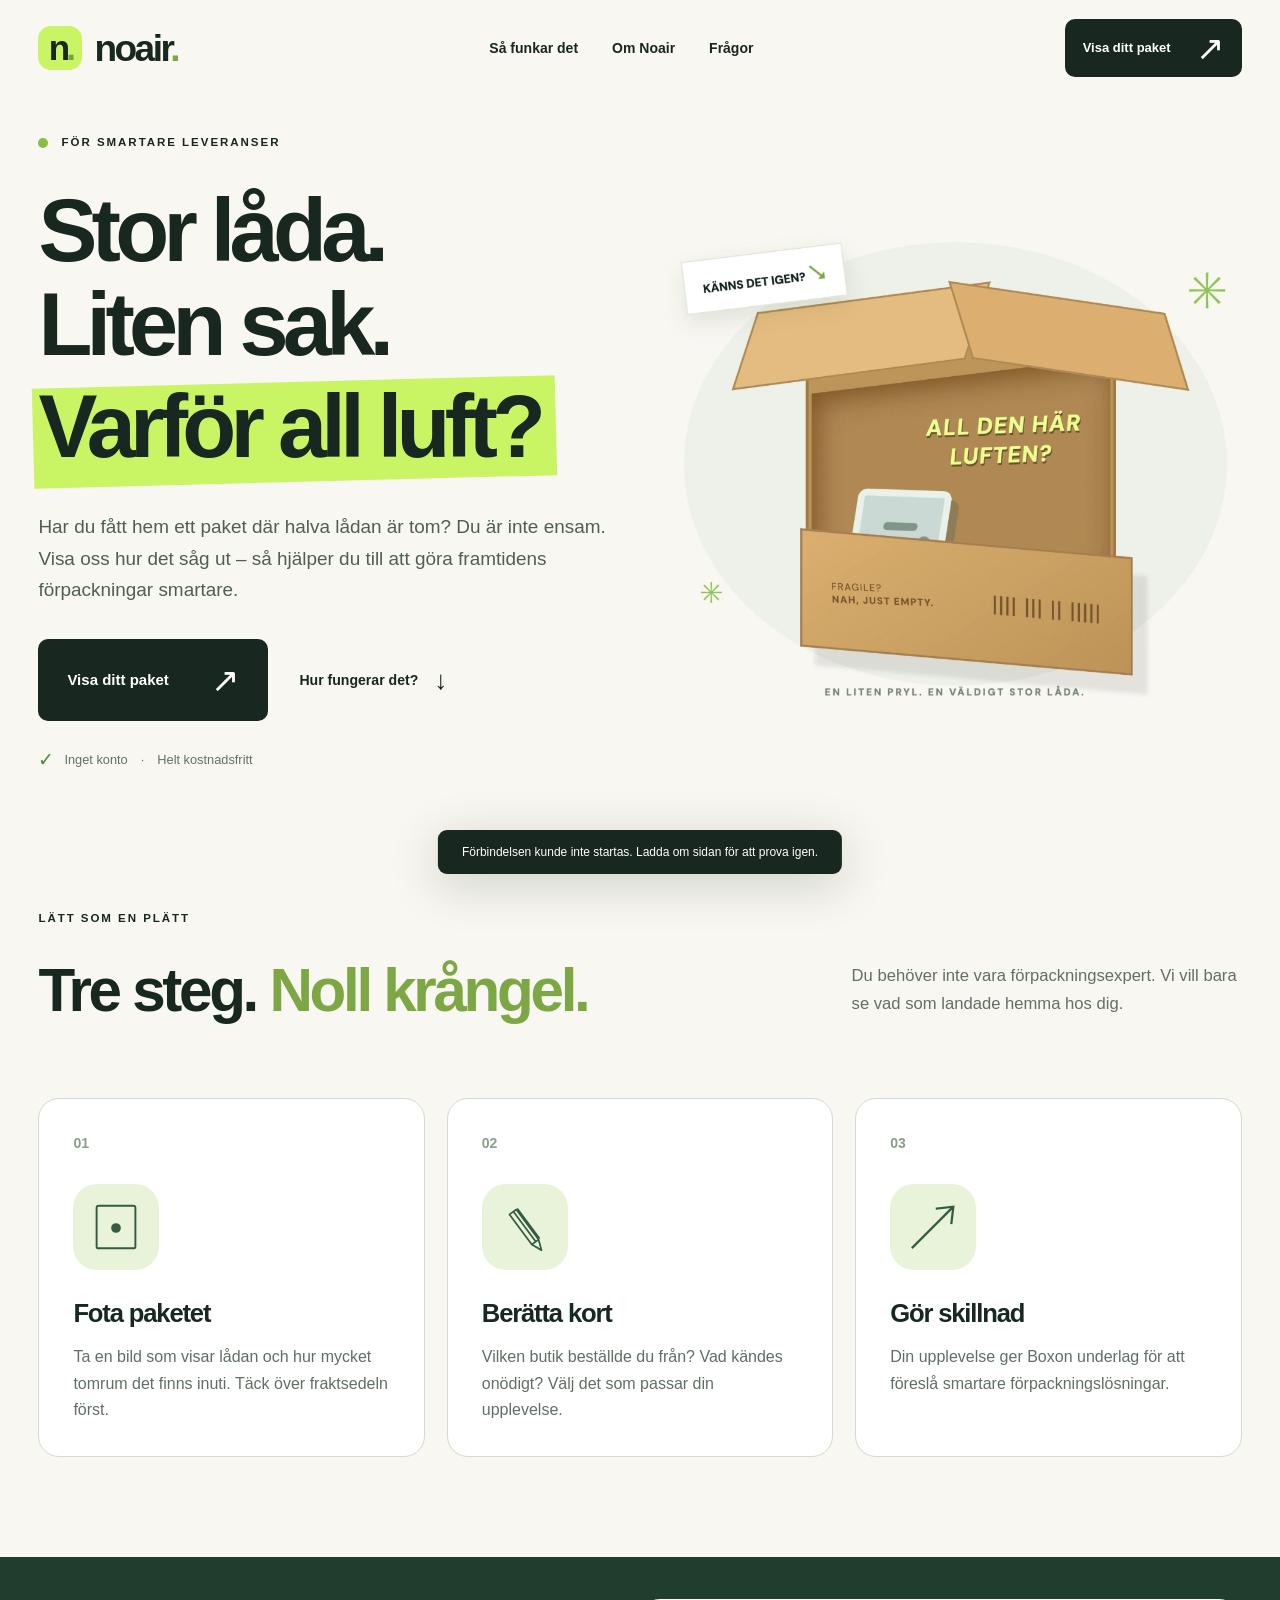
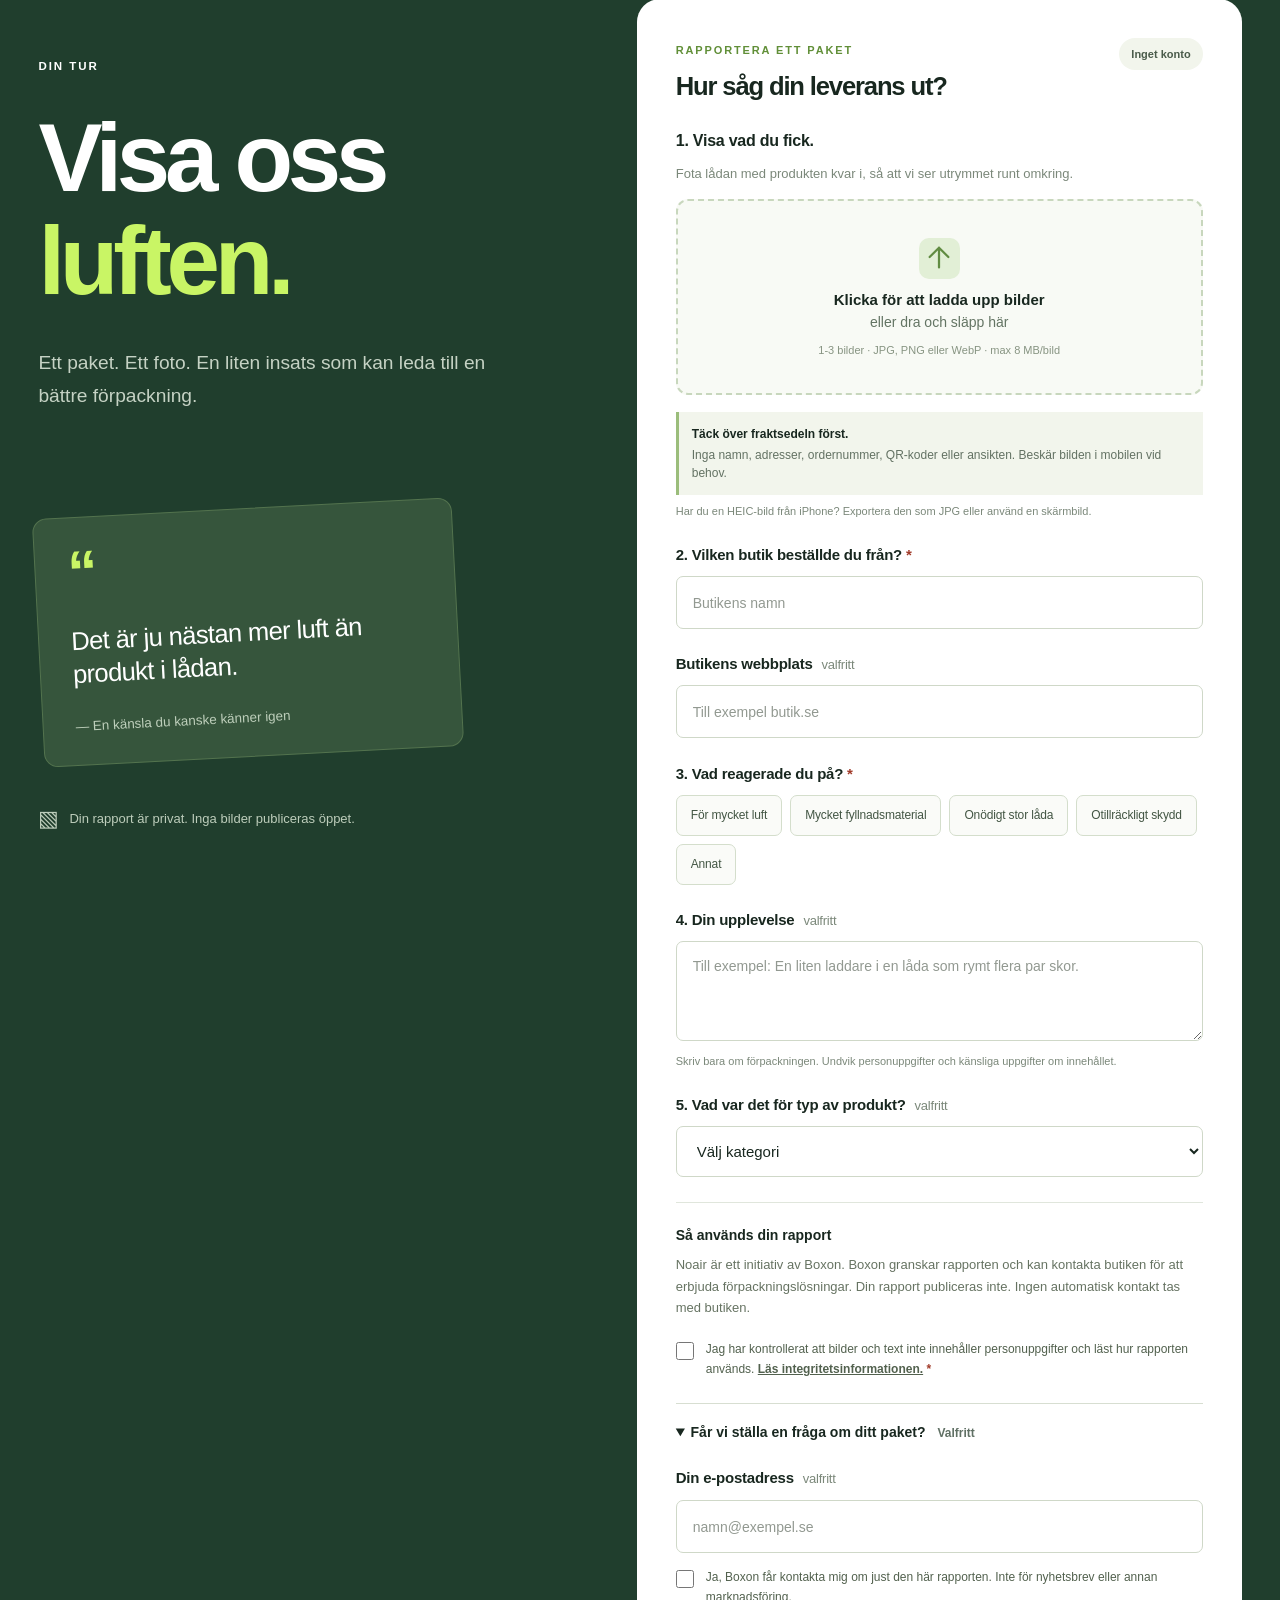
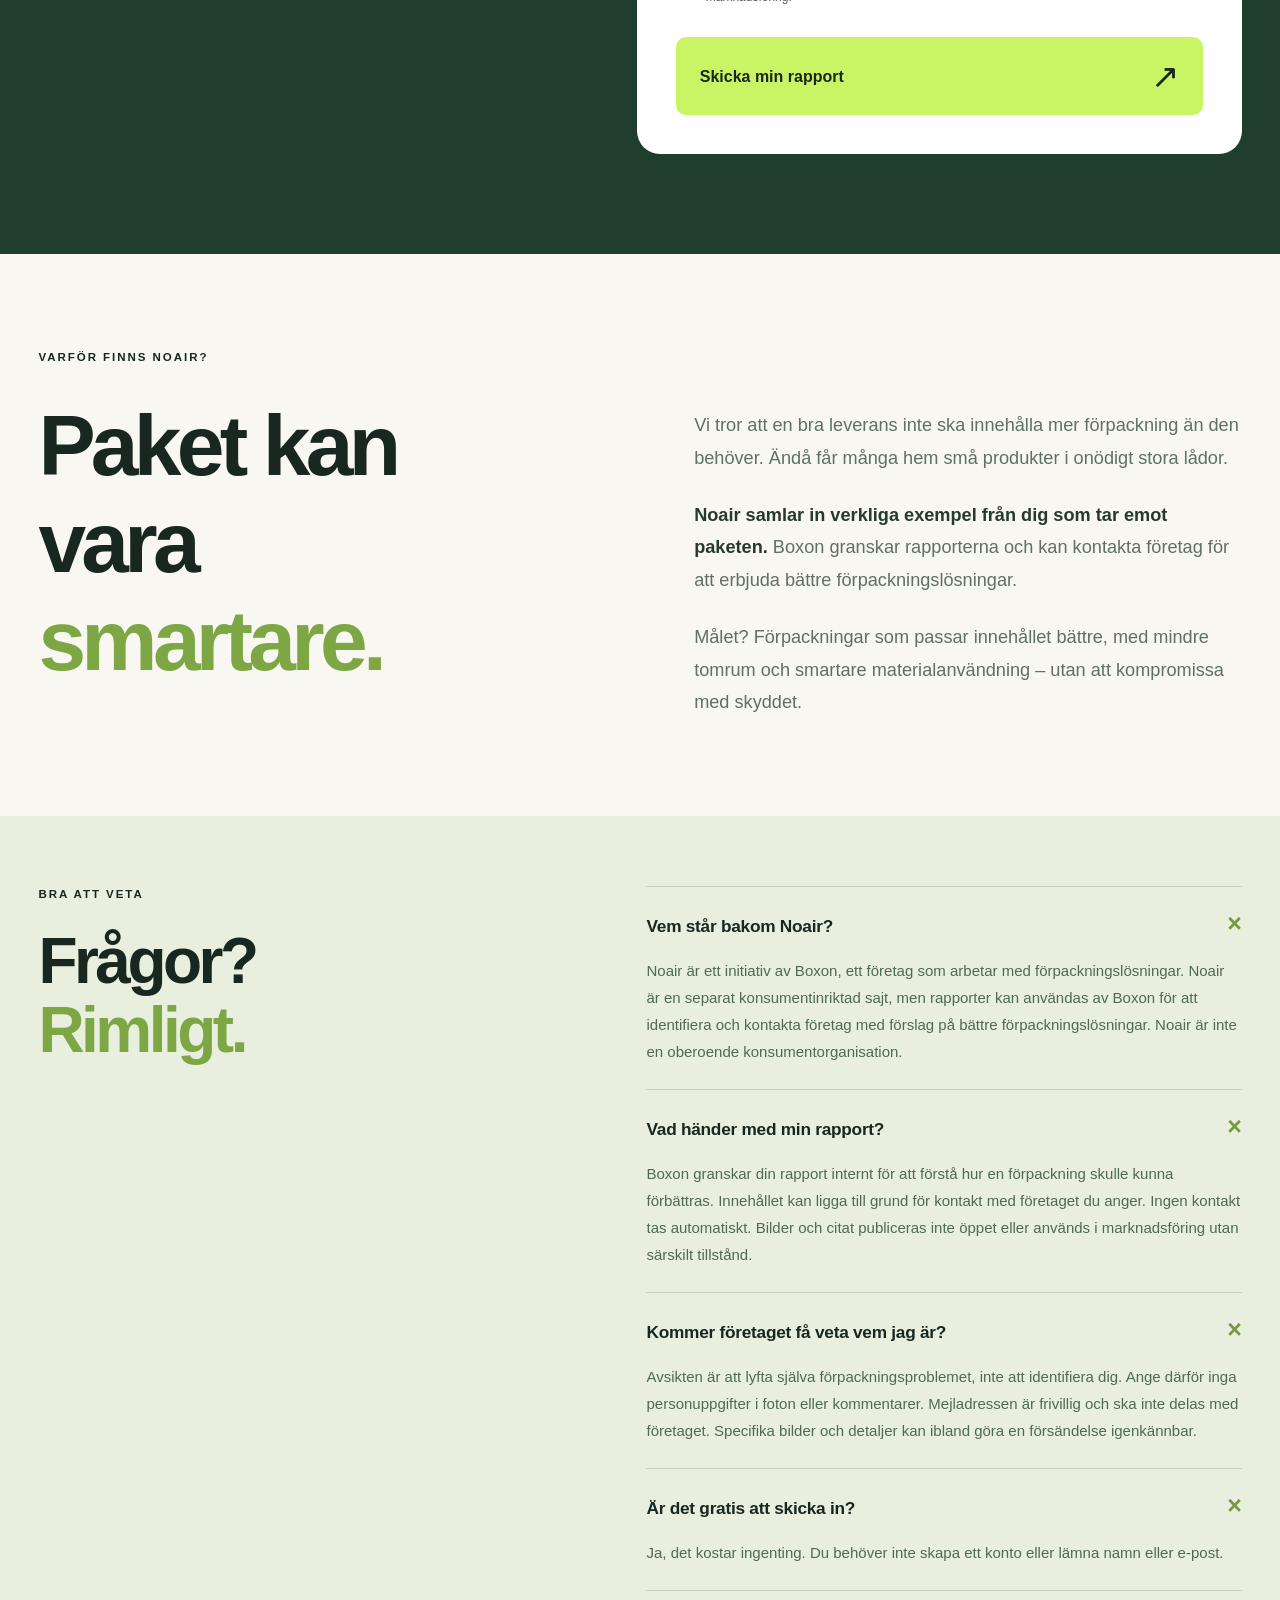
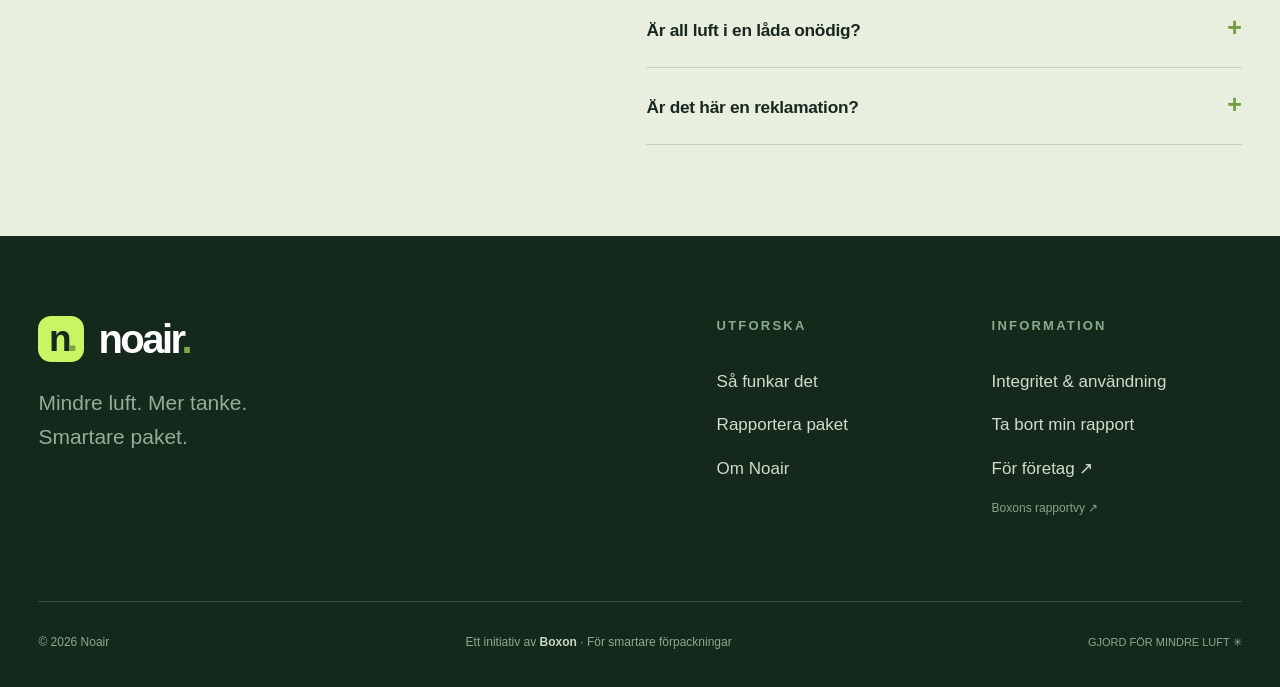
==== static/index.html @ 0fb42e8d "Change hero heading from Liten grej to Liten sak" ====
<!DOCTYPE html>

<html lang="sv">
<head>
<meta charset="utf-8"/>
<meta content="width=device-width, initial-scale=1" name="viewport"/>
<meta content="Stor låda, liten grej? Visa oss ditt paket. Din upplevelse kan hjälpa företag att packa smartare. Noair – ett initiativ av Boxon." name="description"/>
<meta content="#f8f7f1" name="theme-color"/>
<title>Noair – Stor låda. Liten grej. Varför all luft?</title>
<link href="/static/style.css" rel="stylesheet"/>
<script defer="" src="/static/app.js"></script>
<link href="/static/layout-v2.css" rel="stylesheet"/></head>
<body data-demo="false" data-page="public">
<a class="skip-link" href="#main">Hoppa till innehållet</a>
<div class="preview-bar" hidden="" id="preview-bar"><span><strong>NOAIR / FÖRHANDSVISNING</strong> <span class="preview-detail">Inget skickas till Boxon. Använd testbilder.</span></span><div class="preview-switch"><button class="active" data-view="public" type="button">Besökarvy</button><button data-view="admin" type="button">Boxons rapportvy <span aria-hidden="true">↗</span></button></div></div>
<div class="local-banner" hidden="" id="local-banner"></div>

<div class="public-site">
<header class="na-header na-container">
<a aria-label="Noair startsida" class="na-logo" href="#"><span aria-hidden="true" class="na-logo-icon">n<span>.</span></span><span class="na-logo-word">noair<span>.</span></span></a>
<nav aria-label="Huvudnavigation"><a href="#sa-funkar-det">Så funkar det</a><a href="#om-noair">Om Noair</a><a href="#fragor">Frågor</a></nav>
<button class="button dark small na-nav-cta" data-open-report="" type="button">Visa ditt paket <span aria-hidden="true">↗</span></button>
</header>
<main id="main">
<section aria-labelledby="hero-title" class="na-hero na-container">
<div class="na-hero-copy">
<p class="eyebrow"><span aria-hidden="true" class="status-dot"></span> FÖR SMARTARE LEVERANSER</p>
<h1 id="hero-title">Stor låda.<br/>Liten sak.<br/><span class="na-highlight">Varför all luft?</span></h1>
<p class="na-hero-lead">Har du fått hem ett paket där halva lådan är tom? Du är inte ensam. Visa oss hur det såg ut – så hjälper du till att göra framtidens förpackningar smartare.</p>
<div class="na-hero-actions"><button class="button dark" data-open-report="" type="button">Visa ditt paket <span aria-hidden="true">↗</span></button><a class="text-link" href="#sa-funkar-det">Hur fungerar det? <span aria-hidden="true">↓</span></a></div>
<p class="na-reassurance"><span aria-hidden="true">✓</span> Inget konto <span aria-hidden="true" class="na-dot">·</span> Helt kostnadsfritt</p>
</div>
<figure class="na-hero-art"><img alt="En stor öppen kartong med en liten produkt inuti och texten: All den här luften? Illustration, inte en kundrapport." fetchpriority="high" height="834" src="/static/parcel-hero.webp" width="985"/></figure>
</section>
<section aria-labelledby="steps-title" class="na-steps na-container" id="sa-funkar-det">
<div class="na-section-intro"><div><p class="eyebrow">LÄTT SOM EN PLÄTT</p><h2 id="steps-title">Tre steg. <span>Noll krångel.</span></h2></div><p>Du behöver inte vara förpackningsexpert. Vi vill bara se vad som landade hemma hos dig.</p></div>
<div class="na-steps-grid">
<article><span class="na-step-number">01</span><span aria-hidden="true" class="na-step-icon"><svg fill="none" viewbox="0 0 64 64"><rect height="44" rx="2" stroke="currentColor" stroke-width="2" width="40" x="12" y="10"></rect><circle cx="32" cy="33" fill="currentColor" r="5"></circle></svg></span><h3>Fota paketet</h3><p>Ta en bild som visar lådan och hur mycket tomrum det finns inuti. Täck över fraktsedeln först.</p></article>
<article><span class="na-step-number">02</span><span aria-hidden="true" class="na-step-icon"><svg fill="none" viewbox="0 0 64 64"><path d="m23 14 23 31 3 11-10-6-23-31zM20 16l23 31M24 13l23 31M39 50l7-5M16 19l7-5M44 53l5 3" stroke="currentColor" stroke-linejoin="round" stroke-width="1.8"></path></svg></span><h3>Berätta kort</h3><p>Vilken butik beställde du från? Vad kändes onödigt? Välj det som passar din upplevelse.</p></article>
<article><span class="na-step-number">03</span><span aria-hidden="true" class="na-step-icon"><svg fill="none" viewbox="0 0 64 64"><path d="M11 53 52 12M36 13l17-2-2 17" stroke="currentColor" stroke-linecap="square" stroke-width="2.3"></path></svg></span><h3>Gör skillnad</h3><p>Din upplevelse ger Boxon underlag för att föreslå smartare förpackningslösningar.</p></article>
</div>
</section>
<section aria-labelledby="report-section-title" class="na-form-section" id="rapportera">
<div class="na-container na-form-grid">
<aside class="na-form-aside">
<p class="eyebrow">DIN TUR</p><h2 id="report-section-title">Visa oss<br/><span>luften.</span></h2>
<p class="na-form-lead">Ett paket. Ett foto. En liten insats som kan leda till en bättre förpackning.</p>
<div class="na-quote"><span aria-hidden="true" class="na-quote-mark">“</span><p>Det är ju nästan mer luft än produkt i lådan.</p><span class="na-quote-caption">— En känsla du kanske känner igen</span></div>
<p class="na-aside-note"><span aria-hidden="true">▧</span> Din rapport är privat. Inga bilder publiceras öppet.</p>
</aside>
<div class="na-report-card" id="report-dialog">
<div class="na-card-heading"><div><p class="eyebrow">RAPPORTERA ETT PAKET</p><h2>Hur såg din leverans ut?</h2></div><span class="na-form-badge">Inget konto</span></div>
<form id="report-form" novalidate=""><div class="form-part" data-step="1"><h3 class="field-label photo-question" id="photo-question">Visa vad du fick.</h3><p>Fota lådan med produkten kvar i, så att vi ser utrymmet runt omkring.</p><div aria-describedby="photo-guidance photo-error" aria-labelledby="photo-question" class="upload-zone" id="upload-zone" role="group"><span aria-hidden="true" class="upload-icon"><svg aria-hidden="true" fill="none" viewbox="0 0 32 32"><path d="M16 26V5M6 15 16 5l10 10" stroke="currentColor" stroke-linecap="round" stroke-linejoin="round" stroke-width="2.4"></path></svg></span><strong>Klicka för att ladda upp bilder</strong><span class="upload-helper">eller dra och släpp här</span><span class="upload-formats">1-3 bilder · JPG, PNG eller WebP · max 8 MB/bild</span><label class="upload-hitarea" for="photos"><span class="sr-only">Välj bilder</span></label><input accept="image/jpeg,image/png,image/webp" aria-describedby="photo-error" aria-label="Välj bilder på paketet" class="sr-only" id="photos" multiple="" type="file"/></div><p class="form-error" id="photo-error" role="alert"></p><div class="photo-previews" id="photo-previews"></div><div class="privacy-tip" id="photo-guidance"><span aria-hidden="true">◎</span><div><strong>Täck över fraktsedeln först.</strong><p>Inga namn, adresser, ordernummer, QR-koder eller ansikten. Beskär bilden i mobilen vid behov.</p></div></div><p class="micro">Har du en HEIC-bild från iPhone? Exportera den som JPG eller använd en skärmbild.</p></div><div class="form-part" data-step="2"><label class="numbered-question" for="company">Vilken butik beställde du från? <span>*</span></label><input id="company" maxlength="160" name="company" placeholder="Butikens namn" required=""/><label for="website">Butikens webbplats <span class="optional">valfritt</span></label><input id="website" inputmode="url" maxlength="250" name="website" placeholder="Till exempel butik.se"/><fieldset class="issue-field"><legend>Vad reagerade du på? <span>*</span></legend><div class="issue-chips"><label><input name="issues" type="checkbox" value="air"/><span>För mycket luft</span></label><label><input name="issues" type="checkbox" value="filler"/><span>Mycket fyllnadsmaterial</span></label><label><input name="issues" type="checkbox" value="oversized"/><span>Onödigt stor låda</span></label><label><input name="issues" type="checkbox" value="protection"/><span>Otillräckligt skydd</span></label><label><input name="issues" type="checkbox" value="other"/><span>Annat</span></label></div></fieldset><label class="numbered-question" for="comment">Din upplevelse <span class="optional">valfritt</span></label><textarea id="comment" maxlength="1500" name="comment" placeholder="Till exempel: En liten laddare i en låda som rymt flera par skor." rows="3"></textarea><p class="micro">Skriv bara om förpackningen. Undvik personuppgifter och känsliga uppgifter om innehållet.</p><label class="numbered-question" for="category">Vad var det för typ av produkt? <span class="optional">valfritt</span></label><select id="category" name="category"><option value="">Välj kategori</option><option>Elektronik</option><option>Kläder &amp; skor</option><option>Hem &amp; inredning</option><option>Sport &amp; fritid</option><option>Annat / vill inte ange</option></select></div><div class="form-part" data-step="3"><div class="use-note inline-use-note"><strong>Så används din rapport</strong><p>Noair är ett initiativ av Boxon. Boxon granskar rapporten och kan kontakta butiken för att erbjuda förpackningslösningar. Din rapport publiceras inte. Ingen automatisk kontakt tas med butiken.</p></div><label class="check-label privacy-check"><input id="privacy-confirmed" name="privacy_confirmed" type="checkbox"/><span>Jag har kontrollerat att bilder och text inte innehåller personuppgifter och läst hur rapporten används. <button class="inline-link" data-privacy="" type="button">Läs integritetsinformationen.</button> <strong>*</strong></span></label><details class="optional-contact" open=""><summary>Får vi ställa en fråga om ditt paket? <span>Valfritt</span></summary><label for="email">Din e-postadress <span class="optional">valfritt</span></label><input autocomplete="email" id="email" maxlength="254" name="email" placeholder="namn@exempel.se" type="email"/><label class="check-label"><input id="contact-permission" name="contact_permission" type="checkbox"/><span>Ja, Boxon får kontakta mig om just den här rapporten. Inte för nyhetsbrev eller annan marknadsföring.</span></label></details></div><input aria-hidden="true" autocomplete="off" class="honeypot" name="company_fax" tabindex="-1" type="text"/><p class="form-error" id="report-error" role="alert" tabindex="-1"></p><div class="form-actions"><button class="button lime" id="submit-report" type="submit">Skicka min rapport <span aria-hidden="true">↗</span></button></div><p class="micro inline-demo-note" hidden="" id="wizard-demo-note">Demo: testrapporten finns bara i den här sidans minne och försvinner när du laddar om. Inget skickas till Boxon.</p></form><section class="success-state" hidden="" id="report-success" tabindex="-1"><span aria-hidden="true" class="success-icon">✓</span><p class="eyebrow">EN BRA BÖRJAN</p><h2>Tack för att du<br/>visade oss.</h2><p id="success-message"></p><div class="receipt"><span>DITT RAPPORTNUMMER</span><strong id="receipt-id"></strong><p>Spara kvittot. Det innehåller en privat kod för att ta bort rapporten utan konto.</p></div><button class="button dark" id="save-receipt">Spara mitt kvitto <span aria-hidden="true">↓</span></button><button class="plain-link" id="new-report">Visa ett till paket</button></section>
</div>
</div>
</section>
<section aria-labelledby="about-title" class="na-about na-container" id="om-noair">
<div><p class="eyebrow">VARFÖR FINNS NOAIR?</p><h2 id="about-title">Paket kan<br/>vara<br/><span>smartare.</span></h2></div>
<div class="na-about-copy"><p>Vi tror att en bra leverans inte ska innehålla mer förpackning än den behöver. Ändå får många hem små produkter i onödigt stora lådor.</p><p><strong>Noair samlar in verkliga exempel från dig som tar emot paketen.</strong> Boxon granskar rapporterna och kan kontakta företag för att erbjuda bättre förpackningslösningar.</p><p>Målet? Förpackningar som passar innehållet bättre, med mindre tomrum och smartare materialanvändning – utan att kompromissa med skyddet.</p></div>
</section>
<section aria-labelledby="faq-title" class="na-faq" id="fragor"><div class="na-container na-faq-grid"><div><p class="eyebrow">BRA ATT VETA</p><h2 id="faq-title">Frågor?<br/><span>Rimligt.</span></h2></div><div class="na-faq-items">
<details open=""><summary>Vem står bakom Noair?</summary><p>Noair är ett initiativ av Boxon, ett företag som arbetar med förpackningslösningar. Noair är en separat konsumentinriktad sajt, men rapporter kan användas av Boxon för att identifiera och kontakta företag med förslag på bättre förpackningslösningar. Noair är inte en oberoende konsumentorganisation.</p></details>
<details open=""><summary>Vad händer med min rapport?</summary><p>Boxon granskar din rapport internt för att förstå hur en förpackning skulle kunna förbättras. Innehållet kan ligga till grund för kontakt med företaget du anger. Ingen kontakt tas automatiskt. Bilder och citat publiceras inte öppet eller används i marknadsföring utan särskilt tillstånd.</p></details>
<details open=""><summary>Kommer företaget få veta vem jag är?</summary><p>Avsikten är att lyfta själva förpackningsproblemet, inte att identifiera dig. Ange därför inga personuppgifter i foton eller kommentarer. Mejladressen är frivillig och ska inte delas med företaget. Specifika bilder och detaljer kan ibland göra en försändelse igenkännbar.</p></details>
<details open=""><summary>Är det gratis att skicka in?</summary><p>Ja, det kostar ingenting. Du behöver inte skapa ett konto eller lämna namn eller e-post.</p></details>
<details><summary>Är all luft i en låda onödig?</summary><p>Nej. Utrymme och stötdämpning kan behövas för att skydda produkten. En bild visar inte alltid hela behovet. Därför är din rapport en utgångspunkt för granskning och dialog, inte ett bevis på felaktig packning.</p></details>
<details><summary>Är det här en reklamation?</summary><p>Nej. Behöver du hjälp med din beställning eller en skadad vara ska du kontakta butiken direkt. Noair hanterar inte ersättning, returer eller kundtjänstärenden.</p></details>
</div></div></section>
</main>
<footer class="na-footer">
<div class="na-container"><div class="na-footer-top">
<div class="na-footer-brand"><a aria-label="Noair startsida" class="na-logo" href="#"><span aria-hidden="true" class="na-logo-icon">n<span>.</span></span><span class="na-logo-word">noair<span>.</span></span></a><p>Mindre luft. Mer tanke.<br/>Smartare paket.</p></div>
<div class="na-footer-links"><p class="eyebrow">UTFORSKA</p><a href="#sa-funkar-det">Så funkar det</a><a href="#rapportera">Rapportera paket</a><a href="#om-noair">Om Noair</a></div>
<div class="na-footer-links"><p class="eyebrow">INFORMATION</p><button class="plain-link" data-privacy="" type="button">Integritet &amp; användning</button><button class="plain-link" data-deletion="" type="button">Ta bort min rapport</button><a href="https://www.boxon.se/" rel="noopener noreferrer" target="_blank">För företag ↗</a><a class="na-admin-link" href="/admin" id="admin-footer-link">Boxons rapportvy ↗</a></div>
</div><div class="na-footer-bottom"><span>© 2026 Noair</span><span>Ett initiativ av <strong>Boxon</strong> · För smartare förpackningar</span><span>GJORD FÖR MINDRE LUFT <span aria-hidden="true">✳</span></span></div></div>
</footer>
</div>

<div class="admin-site">
<header class="admin-header wrap"><a class="logo" href="/">noair<span class="logo-dot"></span></a><span class="admin-brand">BOXON / RAPPORTÖVERSIKT</span><button class="button outline small" hidden="" id="logout">Logga ut</button></header>
<main class="wrap admin-main" id="admin-main"><section class="login-card" id="login-panel"><p class="eyebrow">ENDAST FÖR BEHÖRIGA</p><h1>Välkommen tillbaka.</h1><p>Logga in för att granska inkomna rapporter.</p><form id="login-form"><label for="username">Användarnamn</label><input autocomplete="username" id="username" name="username" required=""/><label for="password">Lösenord</label><input autocomplete="current-password" id="password" name="password" required="" type="password"/><p class="form-error" id="login-error" role="alert"></p><button class="button dark" type="submit">Logga in <span aria-hidden="true">↗</span></button></form></section>
<section hidden="" id="dashboard"><div class="dashboard-title"><div><p class="eyebrow">FRÅN KUNDUPPLEVELSE TILL MÖJLIGHET</p><h1>Rapporter &amp; möjligheter<span>.</span></h1><p>Granska först. Förstå sammanhanget. Ta sedan dialogen.</p></div><button class="button outline small" id="export-csv">Exportera översikt <span aria-hidden="true">↓</span></button></div><div class="demo-note" hidden="" id="admin-demo-note"><strong>Demoläge.</strong> Exempelbutikerna nedan är fiktiva. Dina testrapporter finns bara i den här sidans minne och försvinner när du laddar om.</div><div class="stats-grid"><article><p>Inkomna rapporter</p><strong id="stat-total">0</strong><span>Totalt i översikten</span></article><article><p>Att granska</p><strong id="stat-new">0</strong><span>Innan kontakt med företag</span></article><article><p>Företag</p><strong id="stat-companies">0</strong><span>Grupperat på webbplats / namn</span></article><article><p>Kontaktade / möte</p><strong id="stat-contacted">0</strong><span>Uppdateras manuellt av Boxon</span></article></div><div class="dashboard-toolbar"><label class="search-wrap"><span aria-hidden="true">⌕</span><input aria-label="Sök företag eller rapportnummer" id="report-search" placeholder="Sök företag eller rapportnummer..." type="search"/></label><select aria-label="Filtrera status" id="status-filter"><option value="">Alla statusar</option></select><button class="button outline small" id="refresh-reports">Uppdatera</button></div><p class="form-error" id="dashboard-error" role="alert"></p><div class="table-scroll"><table class="report-table"><thead><tr><th>Företag</th><th>Upplevelse</th><th>Inkommen</th><th>Status</th><th><span class="sr-only">Öppna rapport</span></th></tr></thead><tbody id="report-rows"></tbody></table><p class="empty-state" hidden="" id="empty-state">Inga rapporter att visa. Nya rapporter visas här när de skickas in.</p></div><p class="micro dashboard-footnote">Rapporter är självrapporterade observationer, inte verifierade omdömen eller ett representativt mått på ett företags packning. Exporten innehåller inte bilder, kommentarer eller kontaktuppgifter.</p></section></main>
</div>

<dialog class="text-dialog" id="privacy-dialog"><button aria-label="Stäng" class="close-dialog" data-close="">×</button><p class="eyebrow">DINA UPPGIFTER</p><h2>Integritet på Noair</h2><div id="privacy-content"><p>Integritetsinformationen laddas.</p></div></dialog>
<dialog class="text-dialog" id="delete-dialog"><button aria-label="Stäng" class="close-dialog" data-close="">×</button><p class="eyebrow">DU HAR KONTROLLEN</p><h2>Ta bort din rapport</h2><p>Fyll i rapportnumret och den privata raderingskoden från ditt kvitto. Åtgärden går inte att ångra.</p><form id="delete-form"><label for="delete-reference">Rapportnummer</label><input autocomplete="off" id="delete-reference" placeholder="NA-..." required=""/><label for="delete-token">Privat raderingskod</label><input autocomplete="off" id="delete-token" required=""/><p class="form-error" id="delete-error" role="alert"></p><button class="button dark" type="submit">Ta bort rapporten</button></form><p hidden="" id="delete-success" role="status">Rapporten och dess bilder har tagits bort från den aktiva tjänsten.</p></dialog>
<dialog class="detail-dialog" id="detail-dialog"><button aria-label="Stäng" class="close-dialog" data-close="">×</button><div id="detail-content"></div></dialog>
<div hidden="" id="toast" role="status"></div>
<noscript><p>Du behöver aktivera JavaScript för att skicka in en rapport.</p></noscript>
</body>
</html>
---- static/style.css ----
:root{--paper:#f6f6ef;--ink:#23362b;--muted:#657166;--line:#dce1d6;--lime:#d3ed89;--sage:#dfe7d9;--white:#fff;--error:#9d3e2b;--radius:22px;font-family:Arial,Helvetica,sans-serif;color:var(--ink);background:var(--paper);font-synthesis:none}*{box-sizing:border-box}html{scroll-behavior:smooth;scroll-padding-top:28px}body{margin:0}button,input,select,textarea{font:inherit}button,a,input,textarea,select{-webkit-tap-highlight-color:transparent}button,a{touch-action:manipulation}button{cursor:pointer}a{color:inherit;text-decoration:none}p{line-height:1.65}button:focus-visible,a:focus-visible,summary:focus-visible{outline:3px solid #527741;outline-offset:5px}input:focus-visible,select:focus-visible,textarea:focus-visible{outline:2px solid #527741;outline-offset:2px}button:disabled{opacity:.5;cursor:wait}[hidden]{display:none!important}.wrap{max-width:1240px;margin:0 auto;padding-left:40px;padding-right:40px}.logo{font-size:42px;letter-spacing:-3px;font-weight:850;display:inline-flex;align-items:baseline;line-height:1}.logo-dot{width:9px;height:9px;border-radius:50%;background:var(--ink);display:inline-block;margin-left:4px}.site-header{height:112px;display:flex;align-items:center;justify-content:space-between;gap:28px}.site-header nav{display:flex;gap:32px;font-size:13px;font-weight:600}.site-header nav a:hover,.plain-link:hover,.text-link:hover{color:#617e47}.button{border:0;display:inline-flex;align-items:center;justify-content:center;gap:34px;border-radius:8px;padding:19px 24px;line-height:1.2;font-size:14px;font-weight:650;white-space:nowrap;transition:transform .15s,background .15s}.button:hover{transform:translateY(-2px)}.button span[aria-hidden]{font-size:21px;font-weight:400;line-height:1}.button.dark{background:var(--ink);color:white}.button.dark:hover{background:#3a5141}.button.lime{background:var(--lime);color:var(--ink)}.button.outline{border:1px solid #cbd3c5;background:transparent;color:var(--ink)}.button.small{padding:13px 18px;font-size:12px;gap:22px}.text-link{font-size:13px;font-weight:600;display:inline-flex;gap:16px;align-items:center}.hero{display:grid;grid-template-columns:1fr 1fr;gap:58px;padding-top:40px;padding-bottom:76px;align-items:center}.eyebrow{font-size:10px;font-weight:700;letter-spacing:1.65px;line-height:1.6;margin:0 0 22px}.status-dot{display:inline-block;width:7px;height:7px;background:#759c59;border-radius:100%;margin-right:7px;vertical-align:middle}h1,h2,h3{font-weight:650;letter-spacing:-1.7px;margin:0}h1{font-size:clamp(52px,5.4vw,76px);line-height:1.025;letter-spacing:-4px}h2{font-size:40px;line-height:1.15;letter-spacing:-1.5px}h3{font-size:19px;line-height:1.3;letter-spacing:-.5px}.word-mark{position:relative;z-index:0}.word-mark:after{content:'';position:absolute;height:14px;bottom:5px;left:-2px;right:-9px;background:var(--lime);z-index:-1;transform:rotate(-2deg)}.lead{font-size:16px;line-height:1.75;max-width:405px;color:#5a685c;margin:26px 0 24px}.hero-actions{display:flex;align-items:center;gap:25px}.micro{font-size:11px;line-height:1.65;color:var(--muted)}.hero-reassurance{display:flex;gap:7px;align-items:center;margin-top:16px}.hero-reassurance span{margin-left:10px;color:#6d8954}.hero-reassurance span:first-child{margin-left:0}.initiative{display:flex;align-items:center;gap:12px;font-size:9px;color:var(--muted);margin-top:41px}.boxon-word{color:var(--ink);font-size:19px;letter-spacing:-1px}.boxon-word span{color:#b54b37}.initiative-divider{height:20px;width:1px;background:#cbd3c5}.hero-art{align-self:stretch;min-height:530px;border-radius:18px;background:var(--sage);position:relative;overflow:hidden}.art-grid{position:absolute;inset:0;background-image:linear-gradient(#3f583608 1px,transparent 1px),linear-gradient(90deg,#3f583608 1px,transparent 1px);background-size:48px 48px;mask-image:linear-gradient(transparent 5%,black 60%,transparent)}.art-top{position:absolute;top:28px;left:27px;right:27px;display:flex;justify-content:space-between;font-size:9px;letter-spacing:1.3px;font-weight:700}.art-index{opacity:.5}.parcel{position:absolute;width:110%;left:-5%;top:62px;filter:drop-shadow(0 4px 5px #36442c08)}.parcel-note{position:absolute;top:87px;left:37px;transform:rotate(-8deg);font-family:Georgia,serif;font-style:italic;font-size:20px;color:#4e6544}.parcel-note svg{display:block;position:absolute;left:74px;top:28px;width:56px;height:47px;transform:rotate(5deg)}.product-tag{position:absolute;right:25px;top:52%;background:#f9fbf2e8;border:1px solid #ffffff80;backdrop-filter:blur(4px);border-radius:6px;box-shadow:0 5px 20px #243d2110;padding:12px 14px;font-size:11px;display:flex;align-items:center;gap:10px}.tag-dot{height:6px;width:6px;border-radius:100%;background:#76945c}.product-tag span:last-child{margin-left:12px;font-size:19px}.art-bottom{position:absolute;left:28px;right:28px;bottom:34px;display:flex;justify-content:space-between;align-items:center;font-size:23px;letter-spacing:-.7px}.round-arrow{height:40px;width:40px;border:1px solid #abbba0;border-radius:100%;display:grid;place-items:center}.illustration-label{position:absolute;bottom:13px;right:29px;font-size:8px;color:#708366}.principle-strip{border-top:1px solid var(--line);border-bottom:1px solid var(--line)}.principle-strip>.wrap{display:flex;justify-content:space-between;gap:20px;padding-top:22px;padding-bottom:22px;font-size:11px;font-weight:600}.principle-strip span span{font-size:21px;margin-right:12px;vertical-align:middle;font-weight:400}.steps-section{padding-top:85px;padding-bottom:78px}.section-heading{display:flex;align-items:flex-end;justify-content:space-between;margin-bottom:45px;gap:30px}.section-heading>p{font-size:13px;color:var(--muted);padding-right:50px}.steps-grid{display:grid;grid-template-columns:repeat(3,1fr);gap:40px}.steps-grid article{border-top:1px solid var(--line);padding-top:23px}.step-top{display:flex;justify-content:space-between;margin-bottom:27px}.step-number{font-family:Georgia,serif;font-size:23px;color:#779063}.line-icon{font-size:27px;font-weight:400}.steps-grid article p{font-size:13px;color:var(--muted);max-width:290px;margin-bottom:0}.manifesto{background:#e9ede2;max-width:1160px;border-radius:18px;display:grid;grid-template-columns:1fr 1fr;gap:70px;padding:56px}.manifesto h2{font-size:49px;letter-spacing:-2.3px;line-height:1.12}.manifesto h2 span{color:#7c916d}.manifesto-copy>p{font-size:14px;margin:0 0 21px}.manifesto-copy{padding-top:7px}.private-note{display:flex;gap:15px;border-top:1px solid #cdd6c4;margin-top:27px;padding-top:21px}.private-note>span{font-size:22px}.private-note p{margin:0;font-size:11px;line-height:1.7;color:#596c50}.private-note strong{color:var(--ink)}.cta-panel{max-width:1160px;border-radius:18px;background:var(--lime);padding:45px 55px;margin-top:36px;display:flex;align-items:center;justify-content:space-between;position:relative;overflow:hidden;gap:30px}.cta-panel>div,.cta-panel>button{position:relative;z-index:1}.cta-panel .eyebrow{margin-bottom:14px}.cta-panel h2{font-size:36px}.cta-panel p:not(.eyebrow){font-size:12px;margin:14px 0 0}.cta-orbit{position:absolute;width:400px;height:400px;border:1px solid #b6cf75;border-radius:50%;right:-30px;top:-80px}.cta-orbit:after{content:'';border:1px solid #b6cf75;border-radius:50%;position:absolute;inset:30px}.faq-section{display:grid;grid-template-columns:1fr 1.6fr;gap:65px;padding-top:85px;padding-bottom:80px}.faq-items details{border-bottom:1px solid var(--line);padding:20px 0}.faq-items details:first-child{padding-top:0}.faq-items summary{cursor:pointer;font-size:14px;font-weight:600;list-style:none;display:flex;justify-content:space-between;gap:15px}.faq-items summary::-webkit-details-marker{display:none}.faq-items summary:after{content:'+';font-size:21px;font-weight:400;line-height:1}.faq-items details[open] summary:after{content:'-'}.faq-items details p{font-size:13px;color:var(--muted);margin-bottom:0}.business-section{border-top:1px solid var(--line);border-bottom:1px solid var(--line);padding-top:30px;padding-bottom:30px;display:flex;align-items:center;gap:23px}.business-icon{background:#e5eadf;border-radius:10px;min-width:64px;height:64px;display:grid;place-items:center;font-size:30px}.business-section .eyebrow{font-size:9px;margin-bottom:8px}.business-section h3{font-size:19px}.business-section p:not(.eyebrow){font-size:12px;color:var(--muted);margin:7px 0 0}.business-section>.button{margin-left:auto}.site-footer{padding-top:45px;padding-bottom:44px;display:flex;align-items:center;justify-content:space-between;gap:30px}.site-footer .logo{font-size:32px}.site-footer p{font-size:10px;color:var(--muted)}.site-footer>div:nth-child(2){display:flex;gap:23px;font-size:10px}.plain-link{border:0;background:none;padding:0;color:inherit;text-align:left;font-size:inherit}.footer-sponsor strong{margin-left:6px;letter-spacing:-.5px;color:var(--ink)}.preview-bar{display:flex;justify-content:space-between;align-items:center;gap:20px;padding:10px 30px;background:#20372d;color:#eaf1e4;font-size:10px}.preview-bar strong{letter-spacing:1px;font-size:9px}.preview-detail{margin-left:16px;opacity:.7}.preview-switch{display:flex;gap:5px}.preview-switch button{border:0;background:transparent;color:#d1dccb;font-size:10px;padding:7px 11px;border-radius:5px}.preview-switch button.active{background:#d3ed89;color:#23362b}.local-banner{padding:10px 30px;text-align:center;font-size:12px;background:#f6deb2}.admin-site{display:none}body[data-page=admin] .public-site{display:none}body[data-page=admin] .admin-site{display:block}dialog{border:0;padding:0;color:var(--ink);background:var(--paper);border-radius:18px;box-shadow:0 30px 120px #0d201b40;max-height:92vh;max-height:92dvh}dialog::backdrop{background:#14281be0;backdrop-filter:blur(4px)}dialog[open]{animation:appear .15s ease-out}@keyframes appear{from{opacity:0;transform:translateY(8px)}to{opacity:1;transform:none}}.close-dialog{position:absolute;right:15px;top:11px;z-index:3;border:0;background:transparent;font-size:29px;line-height:1;padding:8px;color:var(--ink);border-radius:50%}.report-dialog{width:900px;max-width:calc(100vw - 32px)}.report-dialog[open]{display:grid;grid-template-columns:290px 1fr}.report-side{background:var(--sage);padding:35px 31px;display:flex;flex-direction:column;justify-content:space-between;gap:55px;border-radius:18px 0 0 18px}.report-side .logo{font-size:34px}.report-side h2{font-size:49px;letter-spacing:-2px}.report-side p:not(.eyebrow){font-size:13px;color:#607253}.report-side .eyebrow{font-size:9px}.report-body{padding:39px 37px 32px;min-width:0}.wizard-top{display:flex;justify-content:space-between;align-items:center;font-size:9px;letter-spacing:1px;color:var(--muted);margin:3px 25px 29px 0}.progress-dots{display:flex;gap:5px}.progress-dots i{width:23px;height:4px;background:#dce3d5;border-radius:5px}.progress-dots i.active{background:#7b995a}.wizard-step>h2{font-size:30px;letter-spacing:-1px}.wizard-step>.eyebrow{margin:0 0 8px;font-size:9px}.wizard-step>p{font-size:12px;color:var(--muted);line-height:1.65}.upload-zone{border:1px dashed #9aab8d;border-radius:10px;background:#ecf0e5;padding:25px 17px;display:flex;align-items:center;text-align:center;flex-direction:column;gap:11px;margin-top:25px}.upload-zone.dragging{background:#dfedc7;border:2px solid #7b995a}.upload-icon{font-size:31px;line-height:1.2}.upload-zone strong{font-size:13px}.upload-zone>span:not(.upload-icon){font-size:9px;color:var(--muted)}.upload-zone .button{margin-top:6px;cursor:pointer}.privacy-tip{margin-top:22px;display:flex;gap:12px}.privacy-tip>span{font-size:20px}.privacy-tip strong{font-size:11px}.privacy-tip p{font-size:10px;color:var(--muted);margin:5px 0}.photo-previews{display:flex;gap:12px;flex-wrap:wrap;margin-top:14px}.photo-preview{position:relative;width:86px;height:78px}.photo-preview img{width:100%;height:100%;object-fit:cover;border-radius:7px}.photo-preview button{position:absolute;right:-6px;top:-6px;border:0;border-radius:100%;background:var(--ink);color:white;height:23px;width:23px}.wizard-actions{margin-top:25px;display:flex;gap:14px;justify-content:flex-end}.wizard-actions .button{font-size:12px;padding:15px 20px}.wizard-micro{text-align:right;font-size:9px;margin-bottom:0}.form-error{font-size:12px;color:var(--error);margin:14px 0 0;line-height:1.6;min-height:0}.form-error:empty{display:none}label:not(.button):not(.check-label):not(.search-wrap),legend{display:block;font-size:11px;font-weight:600;margin:18px 0 8px}label .optional{font-weight:400;color:var(--muted);margin-left:5px}input:not([type=checkbox]):not([type=file]),select,textarea{width:100%;border:1px solid #ced6c5;background:#fffefb;border-radius:7px;padding:12px 13px;color:var(--ink);font-size:13px;min-width:0}textarea{resize:vertical}input::placeholder,textarea::placeholder{color:#87917e;font-size:12px}.issue-field{border:0;padding:0;margin:0}.issue-chips{display:flex;flex-wrap:wrap;gap:8px}.issue-chips label{margin:0!important;font-size:10px!important;cursor:pointer}.issue-chips input{position:absolute;opacity:0;width:1px;height:1px}.issue-chips span{display:block;border:1px solid #d3dbcb;border-radius:100px;padding:9px 12px;font-weight:400}.issue-chips input:checked+span{background:var(--ink);border-color:var(--ink);color:white}.issue-chips input:focus-visible+span{outline:3px solid #7b995a;outline-offset:2px}.report-summary{background:#e9eee1;border-radius:9px;padding:16px;margin:22px 0;font-size:12px;line-height:1.8;overflow-wrap:anywhere}.report-summary strong{display:block;font-size:15px}.use-note{font-size:11px;line-height:1.6}.use-note p{color:var(--muted);margin-top:7px}.check-label{display:flex;align-items:flex-start;gap:10px;font-size:10px;line-height:1.65;margin-top:20px;font-weight:400}.check-label input{flex:0 0 auto;accent-color:var(--ink);height:16px;width:16px;margin:2px 0}.inline-link{font-size:inherit;color:inherit;background:none;border:0;text-decoration:underline;padding:0}.optional-contact{border-top:1px solid var(--line);margin-top:23px;padding-top:18px}.optional-contact summary{font-size:11px;cursor:pointer}.optional-contact summary span{font-size:9px;color:var(--muted);margin-left:8px}.optional-contact .check-label{font-size:10px}.honeypot{display:none!important}.success-state{text-align:center;padding:20px 0}.success-icon{background:var(--lime);border-radius:100%;height:60px;width:60px;display:grid;place-items:center;margin:0 auto 25px;font-size:25px}.success-state h2{font-size:36px}.success-state>p:not(.eyebrow){font-size:13px;color:var(--muted)}.receipt{border:1px dashed #bfcdb3;border-radius:9px;padding:20px;margin:25px 0}.receipt>span{font-size:9px;letter-spacing:1px}.receipt>strong{display:block;font-size:23px;letter-spacing:2px;margin-top:10px}.receipt p{font-size:10px;color:var(--muted);margin-bottom:0}.success-state .plain-link{display:block;font-size:12px;margin:22px auto 0}.text-dialog{width:650px;max-width:calc(100vw - 32px);padding:45px}.text-dialog h2{font-size:30px}.text-dialog h3{font-size:16px;letter-spacing:0;margin-top:24px}.text-dialog p,.text-dialog li{font-size:13px;line-height:1.7;color:var(--muted)}.text-dialog form>.button{margin-top:22px}.policy-draft{background:#f3e4bb;padding:14px;border-radius:7px;color:#684e26!important}.admin-header{height:100px;display:flex;align-items:center;gap:30px;border-bottom:1px solid var(--line)}.admin-brand{font-size:10px;letter-spacing:1.5px}.admin-header>.button{margin-left:auto}.admin-main{padding-top:48px;padding-bottom:60px}.dashboard-title{display:flex;align-items:center;justify-content:space-between;gap:20px}.dashboard-title h1{font-size:37px;letter-spacing:-1.6px}.dashboard-title h1 span{color:#98b46a}.dashboard-title .eyebrow{margin-bottom:15px}.dashboard-title p:not(.eyebrow){font-size:13px;color:var(--muted)}.stats-grid{display:grid;grid-template-columns:repeat(4,1fr);gap:20px;margin:32px 0}.stats-grid article{padding:23px 24px;background:#e9ede2;border:1px solid #dfe5d6;border-radius:12px}.stats-grid article:nth-child(2){background:var(--lime);border-color:var(--lime)}.stats-grid p{margin:0;font-size:11px}.stats-grid strong{display:block;font-size:45px;font-weight:550;margin:13px 0 8px;letter-spacing:-2px}.stats-grid article>span{font-size:9px;color:var(--muted)}.dashboard-toolbar{display:flex;gap:14px;margin:30px 0 22px}.search-wrap{flex:1;display:flex;align-items:center;gap:9px;border:1px solid #ced6c5;border-radius:7px;background:#fffefb;padding:0 14px}.search-wrap span{font-size:24px}.search-wrap input{border:0!important;background:transparent!important;outline-offset:-2px}.dashboard-toolbar select{width:190px;font-size:11px}.report-table{width:100%;border-collapse:collapse;min-width:650px;text-align:left}.report-table th{font-size:9px;letter-spacing:.8px;font-weight:500;text-transform:uppercase;padding:16px 14px;color:var(--muted);border-bottom:1px solid var(--line)}.report-table td{font-size:11px;padding:22px 14px;border-bottom:1px solid var(--line);max-width:270px}.report-table td strong{display:block;font-size:13px;margin-bottom:5px;overflow-wrap:anywhere}.report-table td small{color:var(--muted);font-size:10px}.report-table td button{background:none;border:1px solid #cbd4c2;border-radius:6px;width:32px;height:32px;color:var(--ink);font-size:20px}.status-badge{display:inline-block;border-radius:100px;font-size:9px;padding:6px 10px;background:#e5eadf;white-space:nowrap}.status-badge.new{background:#e7e9cd;color:#68703b}.status-badge.contacted,.status-badge.meeting{background:#dcebd5;color:#4c6c3b}.status-badge.rejected{background:#eedfd8;color:#885442}.table-scroll{overflow-x:auto}.dashboard-footnote{max-width:830px;margin-top:25px}.demo-note{border:1px solid #d0dbbc;padding:13px 16px;font-size:11px;border-radius:8px;line-height:1.7;margin:22px 0}.empty-state{text-align:center;font-size:13px;padding:30px;color:var(--muted)}.login-card{max-width:450px;margin:35px auto}.login-card h1{font-size:36px;letter-spacing:-1.6px}.login-card>p:not(.eyebrow){font-size:13px;color:var(--muted)}.login-card form>.button{margin-top:23px;width:100%}.detail-dialog{width:850px;max-width:calc(100vw - 32px);padding:42px}.detail-dialog h2{font-size:32px;overflow-wrap:anywhere}.detail-meta{font-size:11px;color:var(--muted);margin:10px 0 25px;overflow-wrap:anywhere}.detail-photos{display:flex;gap:10px;overflow-x:auto;margin:20px 0}.detail-photos img{width:220px;height:180px;object-fit:contain;border-radius:8px;background:#e2e8db}.detail-quote{font-size:14px;background:#eaf0e1;border-left:3px solid #9bb574;padding:20px;margin:20px 0;white-space:pre-wrap;overflow-wrap:anywhere}.detail-fields{display:grid;grid-template-columns:1fr 1fr;gap:20px}.detail-dialog label{font-size:11px}.detail-dialog .button{font-size:11px;padding:14px 18px}.detail-actions{display:flex;gap:13px;flex-wrap:wrap;margin-top:22px}.danger-link{margin-left:auto;color:var(--error);font-size:11px}.outreach-text{white-space:pre-wrap;background:white;border:1px solid var(--line);border-radius:8px;padding:20px;font-size:12px;line-height:1.7}.review-notice{font-size:11px;color:var(--muted);line-height:1.6}.demo-photo{height:130px;background:var(--sage);display:grid;place-items:center;border-radius:10px;color:var(--muted);font-size:12px}#toast{position:fixed;bottom:26px;left:50%;transform:translateX(-50%);z-index:100;background:var(--ink);color:#fff;padding:15px 24px;font-size:12px;border-radius:9px;box-shadow:0 10px 50px #13251c30;max-width:90vw}.sr-only{position:absolute!important;width:1px;height:1px;padding:0!important;margin:-1px!important;overflow:hidden;clip:rect(0,0,0,0);white-space:nowrap;border:0!important}.skip-link{position:fixed;top:-100px;left:10px;z-index:100;background:var(--ink);color:white;padding:10px}.skip-link:focus{top:10px}
@media(min-width:1400px){.hero-art{min-height:540px}.parcel{top:55px}}
@media(max-width:1050px){.wrap{padding-left:28px;padding-right:28px}.hero{gap:30px;padding-top:30px}.hero h1{font-size:65px}.hero-art{min-height:530px}.parcel{top:105px}.parcel-note{font-size:18px;left:25px}.art-bottom{font-size:19px}.initiative{gap:8px;font-size:8px}.manifesto,.cta-panel{margin-left:28px;margin-right:28px;padding:40px}.manifesto{gap:35px}.manifesto h2{font-size:42px}.preview-detail{display:none}.site-header nav{gap:20px;font-size:12px}.hero-actions{gap:16px}.hero-actions .button{padding:18px 19px;gap:25px}.text-link{font-size:12px}.principle-strip>.wrap{font-size:10px}.principle-strip span span{margin-right:5px}.site-footer>div:nth-child(2){gap:14px}.section-heading>p{padding-right:0}}
@media(max-width:760px){.wrap{padding-left:23px;padding-right:23px}.preview-bar{padding:9px 15px;gap:8px;flex-wrap:wrap}.preview-bar strong{font-size:8px}.preview-switch button{font-size:9px;padding:6px 8px}.site-header{height:85px;gap:15px}.site-header .logo{font-size:36px}.site-header nav{display:none}.site-header .button{font-size:11px;padding:12px 14px}.hero{grid-template-columns:1fr;gap:32px;padding-top:26px;padding-bottom:35px}.hero h1{font-size:65px;letter-spacing:-3.7px}.hero h1 br:nth-child(1){display:none}.hero .eyebrow{font-size:9px;margin-bottom:20px}.hero .lead{font-size:14px;max-width:390px;margin-top:23px}.hero-actions .button{padding:17px 22px;font-size:13px}.hero-reassurance{font-size:10px;gap:6px}.initiative{font-size:9px;margin-top:28px}.hero-art{height:420px;min-height:0;margin-top:4px;max-width:550px;width:100%;justify-self:center}.parcel{width:100%;left:0;top:26px;height:370px}.parcel-note{top:66px;font-size:18px;left:23px}.parcel-note svg{left:52px;top:22px;width:42px}.art-top{top:22px;left:23px;right:23px;font-size:8px}.product-tag{right:18px;top:52%;font-size:10px;padding:9px 11px}.art-bottom{bottom:26px;font-size:22px;left:23px;right:23px}.illustration-label{bottom:9px}.round-arrow{width:33px;height:33px}.principle-strip>.wrap{display:grid;grid-template-columns:1fr 1fr;gap:15px;font-size:9px;padding-top:19px;padding-bottom:19px}.principle-strip span span{font-size:17px;margin-right:7px}.steps-section{padding-top:48px;padding-bottom:42px}.section-heading{display:block;margin-bottom:29px}h2{font-size:32px;letter-spacing:-1.3px}.section-heading>p{font-size:12px;margin:18px 0 0}.steps-grid{grid-template-columns:1fr;gap:26px}.steps-grid article{padding-top:18px}.step-top{margin-bottom:16px}.step-number{font-size:21px}.line-icon{font-size:24px}.steps-grid article p{max-width:none;font-size:12px}.manifesto{grid-template-columns:1fr;margin:0 17px;padding:31px 25px;gap:27px}.manifesto h2{font-size:40px}.manifesto-copy>p{font-size:13px}.manifesto .eyebrow{font-size:9px;margin-bottom:20px}.private-note{margin-top:22px}.cta-panel{margin:20px 17px 0;padding:30px 25px;display:block}.cta-panel h2{font-size:30px}.cta-panel .eyebrow{font-size:8px}.cta-panel .button{margin-top:25px;padding:16px 20px;font-size:12px}.cta-panel p:not(.eyebrow){max-width:230px;font-size:11px}.cta-orbit{right:-240px}.faq-section{grid-template-columns:1fr;gap:30px;padding-top:46px;padding-bottom:42px}.faq-section h2 br{display:none}.faq-items summary{font-size:13px}.faq-items details p{font-size:12px}.business-section{display:grid;grid-template-columns:42px 1fr;gap:15px;padding-top:26px;padding-bottom:26px}.business-icon{min-width:42px;height:42px;font-size:22px;align-self:start}.business-section h3{font-size:17px}.business-section p:not(.eyebrow){font-size:11px}.business-section>.button{grid-column:2;margin-left:0;justify-self:start}.site-footer{padding-top:34px;padding-bottom:34px;align-items:start;flex-wrap:wrap;gap:18px}.site-footer>div:first-child{width:100%}.site-footer>div:nth-child(2){flex-wrap:wrap;font-size:10px;gap:18px}.site-footer>.footer-sponsor{width:100%;margin-top:0}.report-dialog{max-width:calc(100vw - 16px);max-height:96vh;max-height:96dvh}.report-dialog[open]{display:block}.report-side{display:none}.report-body{padding:29px 23px 25px}.wizard-top{margin-bottom:24px}.wizard-step>h2{font-size:28px}.wizard-step>.eyebrow{font-size:8px}.upload-zone{padding:22px 12px}.upload-zone>span:not(.upload-icon){font-size:8px}.privacy-tip p{font-size:10px}.wizard-actions{gap:10px}.text-dialog{padding:36px 25px;max-width:calc(100vw - 20px)}.text-dialog h2{font-size:28px}.admin-header{height:82px;gap:18px}.admin-header .logo{font-size:32px}.admin-brand{font-size:8px;letter-spacing:.8px}.admin-main{padding-top:30px}.dashboard-title{display:block}.dashboard-title h1{font-size:30px}.dashboard-title .eyebrow{font-size:8px}.dashboard-title>.button{margin:8px 0 3px}.stats-grid{grid-template-columns:1fr 1fr;gap:12px;margin:22px 0}.stats-grid article{padding:16px}.stats-grid strong{font-size:36px;margin:10px 0}.stats-grid p{font-size:10px}.stats-grid article>span{font-size:8px}.dashboard-toolbar{flex-wrap:wrap;gap:10px;margin:24px 0 12px}.search-wrap{flex:1 0 100%}.dashboard-toolbar select{width:auto;flex:1}.dashboard-toolbar>.button{font-size:10px}.demo-note{font-size:10px}.detail-dialog{padding:35px 23px;max-width:calc(100vw - 16px)}.detail-dialog h2{font-size:26px}.detail-fields{grid-template-columns:1fr;gap:0}.detail-photos img{width:190px;height:160px}.detail-actions{gap:10px}.detail-actions .button{font-size:10px}.detail-actions .danger-link{margin-left:0;padding:12px 0}.optional-contact summary{font-size:10px}.optional-contact summary span{display:block;margin-top:5px;margin-left:15px}.wizard-step .micro{font-size:10px}}
@media(prefers-reduced-motion:reduce){html{scroll-behavior:auto}*,*:before,*:after{animation:none!important;transition:none!important}}
---- static/layout-v2.css ----
/* Noair v2: visual layout based on the supplied reference images.
   Form/API contract is unchanged. Base stylesheet retains admin/dialog styles. */
:root { --paper:#f8f7f1; --ink:#18271f; --muted:#607064; --line:#d7ded1; --lime:#c9f565; --sage:#e9efdf; --green:#7da744; --forest:#203e2d; --error:#a13a29; }
html { scroll-padding-top:24px; }
.public-site { font-family:Arial,Helvetica,sans-serif; }
.na-container { width:min(100%,1680px); padding-inline:clamp(22px,3vw,58px); margin-inline:auto; }
.public-site h1,.public-site h2,.public-site h3 { font-weight:750; }
.public-site .eyebrow { font-size:clamp(11px,.9vw,14px); font-weight:750; letter-spacing:.17em; line-height:1.5; margin:0 0 30px; }
.public-site .button { border-radius:10px; font-size:clamp(15px,1.15vw,18px); font-weight:700; padding:24px 29px; min-height:66px; }
.public-site .button span[aria-hidden] { font-size:34px; line-height:1; font-weight:400; }
.public-site .button.dark { background:var(--ink); }
.public-site .button.dark:hover { background:#2f4938; }
.public-site .button.lime { background:var(--lime); }
.public-site .button.lime:hover { background:#d4fa8b; }
.public-site .text-link { font-size:clamp(14px,1.1vw,18px); font-weight:700; gap:16px; }
.public-site .text-link span { font-size:26px; }
.public-site a:focus-visible,.public-site button:focus-visible,.public-site summary:focus-visible { outline:3px solid #749b3f; outline-offset:5px; }
.na-header { height:96px; display:flex; align-items:center; justify-content:space-between; gap:30px; }
.na-logo { display:inline-flex; align-items:center; gap:12px; flex-shrink:0; text-decoration:none; line-height:1; }
.na-logo-icon { display:flex; align-items:baseline; justify-content:center; width:44px; height:44px; padding-top:4px; background:var(--lime); border-radius:13px; color:var(--ink); font-weight:800; font-size:35px; letter-spacing:-4px; }
.na-logo-icon>span { color:#72a53f; }
.na-logo-word { font-size:37px; font-weight:800; letter-spacing:-2.5px; }
.na-logo-word>span { color:var(--green); }
.na-header nav { display:flex; align-items:center; gap:34px; font-size:14px; font-weight:600; }
.na-header nav a:hover { color:#618834; }
.public-site .na-nav-cta { min-height:48px; padding:12px 18px; font-size:13px; gap:25px; }
.public-site .na-nav-cta span { font-size:23px; }
.na-hero { display:grid; grid-template-columns:1.03fr 1fr; gap:2.8%; align-items:center; padding-top:38px; padding-bottom:70px; }
.na-hero-copy { min-width:0; }
.na-hero .eyebrow { margin-bottom:33px; }
.na-hero .status-dot { width:10px; height:10px; background:#86be46; margin-right:8px; }
.na-hero h1 { font-size:clamp(52px,6.9vw,114px); font-weight:800; letter-spacing:-.065em; line-height:1.065; }
.na-highlight { display:inline-block; position:relative; isolation:isolate; white-space:nowrap; padding:0 5px 6px 0; margin-top:8px; }
.na-highlight::before { content:""; position:absolute; inset:2px -11px -2px -5px; background:var(--lime); z-index:-1; transform:rotate(-1.5deg); }
.na-hero-lead { font-size:clamp(17px,1.48vw,24px); line-height:1.65; color:#4f5f54; max-width:680px; margin:31px 0 34px; }
.na-hero-actions { display:flex; gap:31px; align-items:center; }
.na-hero-actions .button { min-width:230px; justify-content:space-between; }
.na-reassurance { display:flex; align-items:center; gap:10px; font-size:clamp(12px,1vw,16px); color:#657168; margin:23px 0 0; }
.na-reassurance>span:first-child { color:#458c38; font-size:19px; }
.na-reassurance .na-dot { margin:0 3px; }
.na-hero-art { margin:35px -8px 0 -5px; min-width:0; }
.na-hero-art img { width:100%; height:auto; display:block; }
.na-steps { padding-top:65px; padding-bottom:100px; }
.na-section-intro { display:flex; justify-content:space-between; gap:40px; align-items:center; margin-bottom:74px; }
.na-section-intro h2 { font-size:clamp(36px,4.7vw,78px); line-height:1.1; letter-spacing:-.055em; }
.na-section-intro h2>span,.na-about h2>span,.na-faq h2>span { color:var(--green); }
.na-section-intro>p { max-width:390px; font-size:clamp(16px,1.3vw,21px); line-height:1.65; color:#636e66; margin:45px 0 0; }
.na-steps-grid { display:grid; grid-template-columns:repeat(3,minmax(0,1fr)); gap:22px; }
.na-steps-grid article { background:white; border:1px solid #d3dbcf; border-radius:21px; padding:36px 34px 33px; }
.na-step-number { display:block; font-size:14px; font-weight:700; color:#8a9e8d; margin-bottom:33px; }
.na-step-icon { display:grid; place-items:center; width:86px; height:86px; border-radius:24px; background:#e8f3d9; color:#365b43; margin-bottom:29px; }
.na-step-icon svg { width:62px; height:62px; }
.na-steps-grid h3 { font-size:clamp(23px,2vw,32px); line-height:1.15; letter-spacing:-.045em; margin:0 0 16px; }
.na-steps-grid p { font-size:clamp(15px,1.25vw,20px); line-height:1.65; color:#616e64; margin:0; }
.na-form-section { background:var(--forest); padding-top:42px; padding-bottom:100px; }
.na-form-grid { display:grid; grid-template-columns:.84fr 1fr; gap:7.5%; align-items:start; }
.na-form-aside { color:white; padding-top:59px; min-width:0; }
.na-form-aside h2 { font-size:clamp(64px,7.5vw,120px); font-weight:800; line-height:1.08; letter-spacing:-.055em; }
.na-form-aside h2>span { color:var(--lime); }
.na-form-lead { color:#c5d2c4; font-size:clamp(18px,1.5vw,24px); line-height:1.7; max-width:470px; margin:34px 0 0; }
.na-quote { max-width:420px; margin:96px 12px 0 0; padding:28px 32px 28px; background:#36553c; border:1px solid #53734e; border-radius:14px; transform:rotate(-3deg); }
.na-quote-mark { color:var(--lime); font-size:60px; font-weight:800; line-height:.9; display:block; }
.na-quote p { font-size:clamp(23px,2vw,32px); line-height:1.3; margin:25px 0 24px; letter-spacing:-.025em; }
.na-quote-caption { display:block; font-size:clamp(12px,1.05vw,16px); color:#becfbb; line-height:1.6; }
.na-aside-note { display:flex; align-items:center; gap:10px; max-width:370px; font-size:13px; line-height:1.6; color:#bdcdbb; margin:44px 0 0; }
.na-aside-note>span { font-size:22px; }
.na-report-card { min-width:0; background:white; border-radius:23px; padding:39px; color:var(--ink); box-shadow:0 2px 0 #14291b0d; scroll-margin-top:25px; }
.na-card-heading { display:flex; align-items:flex-start; gap:15px; justify-content:space-between; margin-bottom:29px; }
.na-card-heading .eyebrow { color:#618f38; font-size:11px; margin:4px 0 12px; }
.na-card-heading h2 { font-size:clamp(24px,2vw,34px); letter-spacing:-.045em; line-height:1.18; }
.na-form-badge { flex-shrink:0; padding:10px 12px; font-size:11px; font-weight:600; color:#4a5b4a; background:#f2f5ec; border-radius:24px; white-space:nowrap; }
.na-report-card .field-label,.na-report-card label:not(.button):not(.check-label):not(.upload-hitarea),.na-report-card legend { font-size:15px; line-height:1.4; font-weight:700; letter-spacing:-.015em; margin:24px 0 11px; }
.na-report-card .photo-question { margin-top:0; font-size:16px; }
.na-report-card .form-part>p:not(.form-error) { font-size:13px; color:#7b887a; margin:7px 0 15px; line-height:1.55; }
.na-report-card .form-part>p.micro { font-size:11px; margin:8px 0 0; }
.na-report-card input:not([type=checkbox]):not([type=file]),.na-report-card select,.na-report-card textarea { background:white; border:1px solid #cfd8c8; border-radius:7px; padding:15px 16px; min-height:51px; font-size:15px; line-height:1.4; }
.na-report-card select { padding-right:36px; }
.na-report-card input::placeholder,.na-report-card textarea::placeholder { font-size:14px; color:#929991; }
.na-report-card textarea { min-height:100px; }
.na-report-card label .optional { font-size:13px; font-weight:400; color:#7b887a; }
.na-report-card label[for]>span:not(.optional):not(.sr-only),.na-report-card legend>span { color:var(--error); }
.na-report-card .upload-zone { position:relative; display:flex; flex-direction:column; justify-content:center; gap:6px; min-height:196px; background:#f8faf5; border:2px dashed #c8d7bd; border-radius:12px; padding:24px 14px; margin:14px 0 0; transition:background .15s,border-color .15s; }
.na-report-card .upload-zone:hover,.na-report-card .upload-zone.dragging { background:#eff7e6; border-color:#82ab4a; }
.na-report-card .upload-zone:focus-within { outline:3px solid #749b3f; outline-offset:3px; }
.na-report-card .upload-icon { display:grid; place-items:center; width:41px; height:41px; background:#e2efd6; color:#618c42; border-radius:10px; margin-bottom:6px; }
.na-report-card .upload-icon svg { width:30px; height:30px; }
.na-report-card .upload-zone strong { font-size:15px; }
.na-report-card .upload-zone>span.upload-helper { font-size:14px; color:#637463; }
.na-report-card .upload-zone>span.upload-formats { font-size:11px; color:#879482; margin-top:8px; }
.na-report-card .upload-hitarea { position:absolute; display:block; inset:0; margin:0!important; cursor:pointer; }
.na-report-card .photo-previews { margin-top:12px; gap:14px; }
.na-report-card .photo-previews:empty { display:none; }
.na-report-card .photo-preview { width:96px; height:85px; }
.na-report-card .photo-preview button { width:28px; height:28px; font-size:18px; }
.na-report-card .privacy-tip { border-left:3px solid #9bbd7b; background:#f2f5ec; padding:12px 13px; margin-top:17px; gap:10px; }
.na-report-card .privacy-tip>span { display:none; }
.na-report-card .privacy-tip strong { font-size:12px; }
.na-report-card .privacy-tip p { margin:4px 0 0; font-size:12px; line-height:1.55; color:#637263; }
.na-report-card .issue-chips { gap:8px; }
.na-report-card .issue-chips label { margin:0!important; }
.na-report-card .issue-chips label span { display:block; color:#435644; font-size:12px; padding:11px 14px; border-color:#d4decc; border-radius:7px; background:#fafbf8; }
.na-report-card .issue-chips input:checked+span { color:var(--ink); background:#e5f4cb; border-color:#8cae5b; box-shadow:inset 0 0 0 1px #8cae5b; }
.na-report-card .form-part[data-step="3"] { margin-top:25px; }
.na-report-card .inline-use-note { border-top:1px solid #e0e6dc; padding-top:21px; font-size:13px; line-height:1.65; }
.na-report-card .inline-use-note strong { font-size:14px; }
.na-report-card .inline-use-note p { color:#667362; margin:7px 0 0; line-height:1.65; }
.na-report-card .check-label { font-size:12px; line-height:1.7; gap:12px; margin-top:20px; }
.na-report-card .check-label>span { color:#52614e!important; }
.na-report-card .check-label strong { color:var(--error); }
.na-report-card .check-label input { width:18px; height:18px; margin-top:3px; accent-color:var(--forest); }
.na-report-card .inline-link { font-weight:700; }
.na-report-card .optional-contact { padding-top:18px; margin-top:24px; }
.na-report-card .optional-contact summary { font-size:14px; line-height:1.5; font-weight:600; }
.na-report-card .optional-contact summary span { font-size:12px; }
.na-report-card .optional-contact .check-label { margin-top:14px; }
.na-report-card .form-actions { margin-top:30px; }
.na-report-card .form-actions .button { display:flex; justify-content:space-between; width:100%; padding:22px 24px; min-height:74px; font-size:16px; }
.na-report-card .inline-demo-note { font-size:11px; line-height:1.6; color:#82907d; margin:14px 0 0; }
.na-report-card .form-error { font-size:13px; }
.na-report-card [aria-invalid="true"] { border-color:var(--error)!important; }
.na-report-card .success-state { outline:0; padding:20px 0; }
.na-report-card .success-state h2 { font-size:38px; }
.na-report-card .success-state>p:not(.eyebrow) { font-size:15px; line-height:1.7; }
.na-report-card .success-state .button { font-size:15px; }
.na-report-card .receipt p { font-size:12px; }
.na-report-card .receipt>span { font-size:11px; }
.na-about { display:grid; grid-template-columns:1fr 1fr; gap:9%; padding-top:95px; padding-bottom:97px; }
.na-about h2 { font-size:clamp(58px,6.7vw,106px); font-weight:800; line-height:1.14; letter-spacing:-.055em; }
.na-about-copy { padding-top:60px; }
.na-about-copy p { margin:0 0 24px; font-size:clamp(17px,1.42vw,23px); line-height:1.8; color:#617063; }
.na-about-copy p:last-child { margin-bottom:0; }
.na-about-copy strong { color:#253c2b; font-weight:700; }
.na-faq { background:#e9efdf; padding:70px 0 91px; }
.na-faq-grid { display:grid; grid-template-columns:.85fr 1fr; gap:8.5%; }
.na-faq h2 { font-size:clamp(54px,5vw,82px); font-weight:800; line-height:1.07; letter-spacing:-.055em; }
.na-faq .eyebrow { margin-bottom:24px; }
.na-faq-items { border-top:1px solid #c7d1bb; }
.na-faq-items details { border-bottom:1px solid #c7d1bb; padding:24px 0; }
.na-faq-items summary { display:flex; justify-content:space-between; gap:24px; align-items:baseline; font-size:clamp(17px,1.35vw,22px); line-height:1.45; font-weight:700; letter-spacing:-.015em; list-style:none; cursor:pointer; }
.na-faq-items summary::-webkit-details-marker { display:none; }
.na-faq-items summary::after { content:"+"; font-size:25px; color:#729c3e; font-weight:700; flex-shrink:0; line-height:1; }
.na-faq-items details[open] summary::after { content:"\00d7"; }
.na-faq-items details>p { font-size:clamp(15px,1.16vw,19px); line-height:1.8; color:#506951; margin:18px 0 0; }
.na-footer { background:#14291c; color:#d0dbcb; padding-top:80px; }
.na-footer-top { display:grid; grid-template-columns:1fr 230px 250px; gap:45px; padding-bottom:84px; }
.na-footer .na-logo { color:white; gap:14px; }
.na-footer .na-logo-icon { width:46px; height:46px; font-size:37px; }
.na-footer .na-logo-word { font-size:40px; }
.na-footer-brand>p { color:#93ae95; font-size:21px; line-height:1.6; margin:24px 0 0; }
.na-footer-links { display:flex; flex-direction:column; gap:18px; align-items:flex-start; }
.na-footer-links .eyebrow { color:#88ac88; margin-bottom:15px; font-size:13px; }
.na-footer-links a,.na-footer-links button { font-size:17px; line-height:1.5; }
.na-footer-links a:hover,.na-footer-links button:hover { color:var(--lime); }
.na-footer-links .na-admin-link { font-size:12px; color:#8aa08c; }
.na-footer-bottom { display:flex; justify-content:space-between; align-items:center; gap:20px; border-top:1px solid #35503a; color:#91a78f; padding:31px 0 35px; font-size:12px; line-height:1.6; }
.na-footer-bottom strong { color:#c8d8c7; }
.na-footer-bottom>span:last-child { font-size:11px; white-space:nowrap; }
.preview-bar { background:#183322; min-height:42px; padding:8px clamp(16px,3vw,58px); }
.preview-bar .preview-switch button.active { background:var(--lime); }
body[data-page="admin"] { background:var(--paper); }
@media (min-width:1680px) { .na-hero h1 { font-size:118px; } }
@media (max-width:1199px) {
 .na-header { height:84px; }
 .na-header nav { gap:22px; font-size:13px; }
 .na-hero { gap:3%; padding-top:30px; padding-bottom:55px; }
 .na-hero h1 { font-size:6.7vw; }
 .na-hero-lead { font-size:17px; margin:24px 0; }
 .na-hero-actions { gap:22px; }
 .na-hero-actions .button { min-width:185px; padding:20px; min-height:60px; }
 .public-site .text-link { font-size:13px; gap:8px; }
 .na-section-intro { gap:24px; margin-bottom:48px; }
 .na-section-intro>p { max-width:310px; font-size:16px; }
 .na-steps-grid article { padding:28px 25px; }
 .na-step-icon { width:75px; height:75px; border-radius:20px; }
 .na-steps-grid p { font-size:15px; }
 .na-form-grid { grid-template-columns:.73fr 1fr; gap:5%; }
 .na-report-card { padding:28px; }
 .na-card-heading { display:block; position:relative; padding-top:4px; }
 .na-card-heading h2 { font-size:27px; }
 .na-form-badge { display:none; }
 .na-quote { padding:24px; margin-top:80px; }
 .na-quote p { font-size:25px; }
 .na-about { gap:7%; }
 .na-footer-top { grid-template-columns:1fr 170px 210px; gap:30px; }
 .na-footer-links a,.na-footer-links button { font-size:15px; }
}
@media (max-width:800px) {
 .na-container { padding-inline:24px; }
 .na-header { height:78px; gap:18px; }
 .na-header nav { display:none; }
 .na-logo-icon { width:36px; height:36px; font-size:29px; border-radius:11px; padding-top:3px; }
 .na-logo-word { font-size:31px; letter-spacing:-2px; }
 .public-site .na-nav-cta { font-size:12px; padding:10px 15px; gap:15px; min-height:43px; }
 .na-hero { grid-template-columns:1fr; gap:0; padding-top:33px; padding-bottom:36px; }
 .na-hero h1 { font-size:clamp(56px,9.7vw,79px); }
 .na-hero .eyebrow { margin-bottom:26px; }
 .na-hero-lead { max-width:640px; font-size:18px; margin:27px 0; }
 .na-hero-art { width:min(100%,580px); margin:15px auto 0; }
 .na-hero-actions .button { min-width:210px; }
 .public-site .text-link { font-size:15px; }
 .na-reassurance { font-size:13px; }
 .na-steps { padding-top:37px; padding-bottom:65px; }
 .na-section-intro { display:block; margin-bottom:30px; }
 .na-section-intro h2 { font-size:clamp(35px,5.5vw,44px); }
 .na-section-intro>p { margin-top:22px; max-width:500px; font-size:17px; }
 .public-site .eyebrow { font-size:11px; margin-bottom:22px; }
 .na-steps-grid { grid-template-columns:1fr; gap:16px; }
 .na-steps-grid article { display:grid; grid-template-columns:66px 1fr; column-gap:22px; padding:25px; position:relative; }
 .na-step-number { grid-column:1; font-size:12px; margin:0 0 14px; }
 .na-step-icon { grid-column:1; grid-row:2 / 4; width:66px; height:66px; margin:0; border-radius:18px; }
 .na-step-icon svg { width:50px; height:50px; }
 .na-steps-grid h3 { grid-column:2; grid-row:2; font-size:24px; margin:0 0 10px; }
 .na-steps-grid p { grid-column:2; grid-row:3; font-size:16px; }
 .na-form-section { padding-top:47px; padding-bottom:54px; }
 .na-form-grid { grid-template-columns:1fr; gap:34px; }
 .na-form-aside { padding-top:0; }
 .na-form-aside h2 { font-size:80px; line-height:1; }
 .na-form-lead { font-size:18px; max-width:530px; margin-top:23px; }
 .na-quote { display:none; }
 .na-aside-note { margin-top:21px; font-size:12px; max-width:none; }
 .na-report-card { padding:30px; border-radius:20px; }
 .na-card-heading { display:flex; }
 .na-card-heading .eyebrow { margin-bottom:11px; }
 .na-form-badge { display:block; }
 .na-about { grid-template-columns:1fr; gap:29px; padding-top:60px; padding-bottom:60px; }
 .na-about h2 { font-size:64px; line-height:1.09; }
 .na-about-copy { padding-top:0; }
 .na-about-copy p { font-size:17px; margin-bottom:20px; line-height:1.75; }
 .na-faq { padding:52px 0 60px; }
 .na-faq-grid { grid-template-columns:1fr; gap:36px; }
 .na-faq h2 { font-size:57px; }
 .na-faq-items details { padding:22px 0; }
 .na-faq-items summary { font-size:18px; }
 .na-faq-items details>p { font-size:16px; }
 .na-footer { padding-top:52px; }
 .na-footer-top { grid-template-columns:1fr 1fr; gap:38px 30px; padding-bottom:48px; }
 .na-footer-brand { grid-column:1 / -1; }
 .na-footer-brand>p { font-size:18px; margin-top:20px; }
 .na-footer-links { gap:15px; }
 .na-footer-links .eyebrow { font-size:11px; }
 .na-footer-bottom { flex-wrap:wrap; justify-content:flex-start; gap:12px 24px; padding:25px 0; font-size:11px; }
 .na-footer-bottom>span:nth-child(2) { flex-basis:100%; order:3; }
}
@media (max-width:480px) {
 .na-container { padding-inline:22px; }
 .na-header { height:75px; }
 .na-header .na-logo { gap:8px; }
 .na-header .na-logo-icon { width:33px; height:33px; font-size:27px; }
 .na-header .na-logo-word { font-size:29px; }
 .public-site .na-nav-cta { font-size:11px; gap:13px; padding:10px 12px; border-radius:7px; min-height:39px; }
 .public-site .na-nav-cta span { font-size:20px; }
 .na-hero { padding-top:24px; }
 .na-hero h1 { font-size:clamp(42px,13vw,60px); line-height:1.13; letter-spacing:-.065em; }
 .na-highlight { margin-top:5px; padding-bottom:3px; }
 .na-highlight::before { inset:1px -7px -2px -3px; }
 .na-hero .eyebrow { font-size:10px; letter-spacing:.14em; margin-bottom:21px; }
 .na-hero .status-dot { width:8px; height:8px; margin-right:6px; }
 .na-hero-lead { font-size:16px; line-height:1.7; margin:25px 0; }
 .na-hero-actions { flex-wrap:wrap; gap:18px 20px; }
 .na-hero-actions .button { min-width:180px; font-size:13px; padding:19px 20px; min-height:58px; }
 .na-hero-actions .button span { font-size:26px; }
 .public-site .text-link { font-size:12px; gap:7px; }
 .public-site .text-link span { font-size:22px; }
 .na-reassurance { font-size:12px; margin-top:18px; }
 .na-hero-art { width:calc(100% + 12px); max-width:none; margin:16px -6px 0; }
 .na-section-intro h2 { font-size:36px; line-height:1.13; }
 .na-section-intro h2>span { display:block; }
 .na-section-intro>p { font-size:16px; }
 .na-steps-grid article { padding:23px; grid-template-columns:54px 1fr; column-gap:18px; border-radius:16px; }
 .na-step-icon { width:54px; height:54px; border-radius:15px; }
 .na-step-icon svg { width:43px; height:43px; }
 .na-steps-grid h3 { font-size:22px; }
 .na-steps-grid p { font-size:14px; line-height:1.7; }
 .na-form-grid { gap:28px; padding-inline:16px; }
 .na-form-aside { padding-inline:6px; }
 .na-form-aside h2 { font-size:70px; }
 .na-form-lead { font-size:17px; margin-top:24px; }
 .na-aside-note { display:none; }
 .na-report-card { padding:26px 20px; border-radius:18px; }
 .na-card-heading { display:block; margin-bottom:25px; }
 .na-card-heading h2 { font-size:26px; }
 .na-card-heading .eyebrow { font-size:10px; }
 .na-form-badge { display:none; }
 .na-report-card .field-label,.na-report-card label:not(.button):not(.check-label):not(.upload-hitarea),.na-report-card legend { font-size:14px; line-height:1.5; }
 .na-report-card label .optional { font-size:12px; }
 .na-report-card input:not([type=checkbox]):not([type=file]),.na-report-card select,.na-report-card textarea { font-size:16px; padding:13px 12px; min-height:49px; }
 .na-report-card input::placeholder,.na-report-card textarea::placeholder { font-size:13px; }
 .na-report-card .upload-zone { min-height:185px; padding:22px 10px; }
 .na-report-card .upload-zone strong { font-size:13px; }
 .na-report-card .upload-zone>span.upload-helper { font-size:13px; }
 .na-report-card .upload-zone>span.upload-formats { font-size:10px; line-height:1.7; max-width:250px; }
 .na-report-card .privacy-tip p { font-size:11px; }
 .na-report-card .issue-chips { gap:8px; }
 .na-report-card .issue-chips label span { font-size:12px; padding:11px 12px; }
 .na-report-card .check-label { font-size:12px; }
 .na-report-card .optional-contact summary { font-size:13px; }
 .na-report-card .optional-contact summary span { display:inline; margin-left:4px; font-size:11px; }
 .na-report-card .form-actions .button { min-height:65px; padding:17px 19px; font-size:15px; }
 .na-report-card .inline-demo-note { font-size:10px; }
 .na-about h2 { font-size:61px; }
 .na-about-copy p { font-size:16px; }
 .na-faq-items summary { font-size:17px; }
 .na-faq-items details>p { font-size:15px; }
 .na-footer-top { gap:36px 22px; grid-template-columns:.86fr 1fr; }
 .na-footer-links a,.na-footer-links button { font-size:13px; }
 .na-footer-links .na-admin-link { font-size:11px; }
 .preview-bar { flex-direction:column; gap:5px; padding:8px 12px; align-items:center; }
 .preview-bar strong { font-size:8px; }
 .preview-detail { display:none; }
 .preview-switch button { font-size:10px; padding:7px 10px; }
}
@media (prefers-reduced-motion:reduce) { html { scroll-behavior:auto; } *,*::before,*::after { animation:none!important; transition:none!important; } }

/* Original questions, numbered visually without changing labels or submitted fields. */
.na-report-card .photo-question::before { content:"1. "; }
.na-report-card label[for="company"]::before { content:"2. "; }
.na-report-card .issue-field { margin-top:25px; }
.na-report-card .issue-field legend { margin:0 0 11px; padding:0; }
.na-report-card .issue-field legend::before { content:"3. "; }
.na-report-card label[for="comment"]::before { content:"4. "; }
.na-report-card label[for="category"]::before { content:"5. "; }
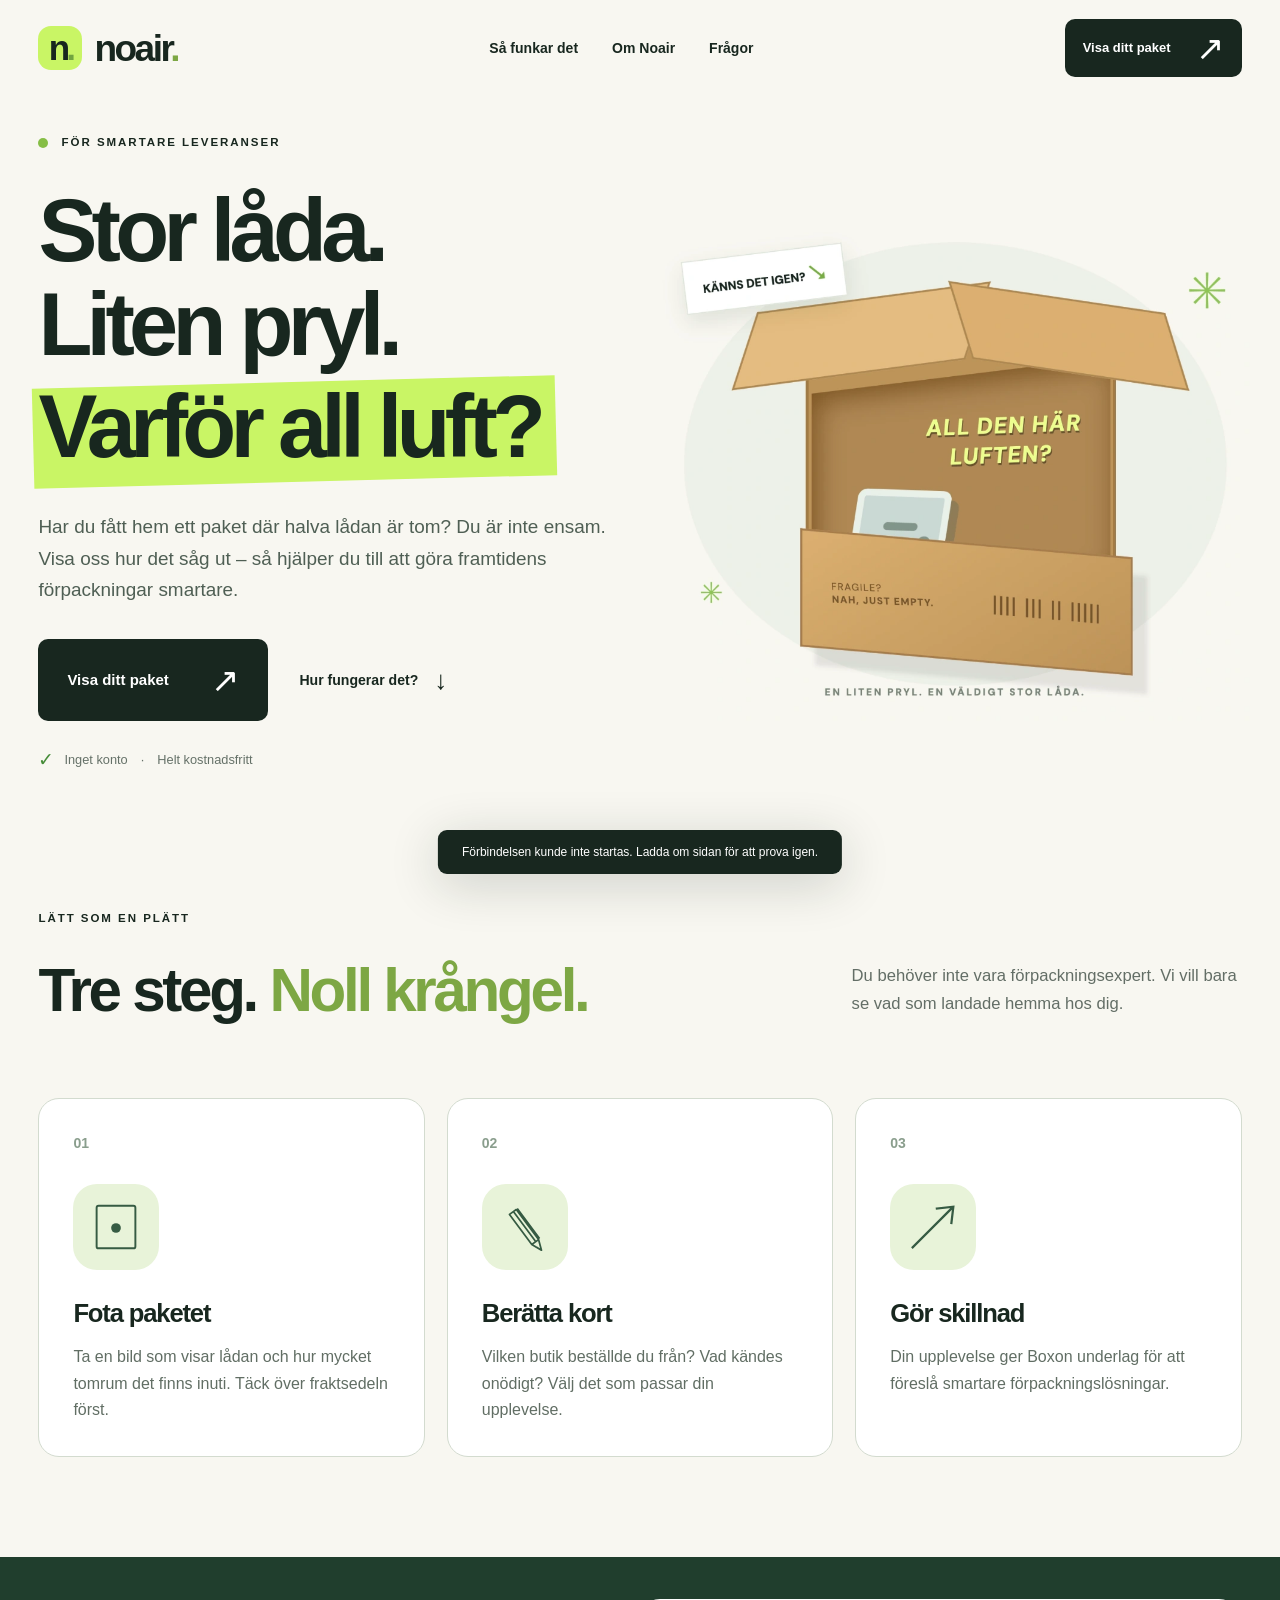
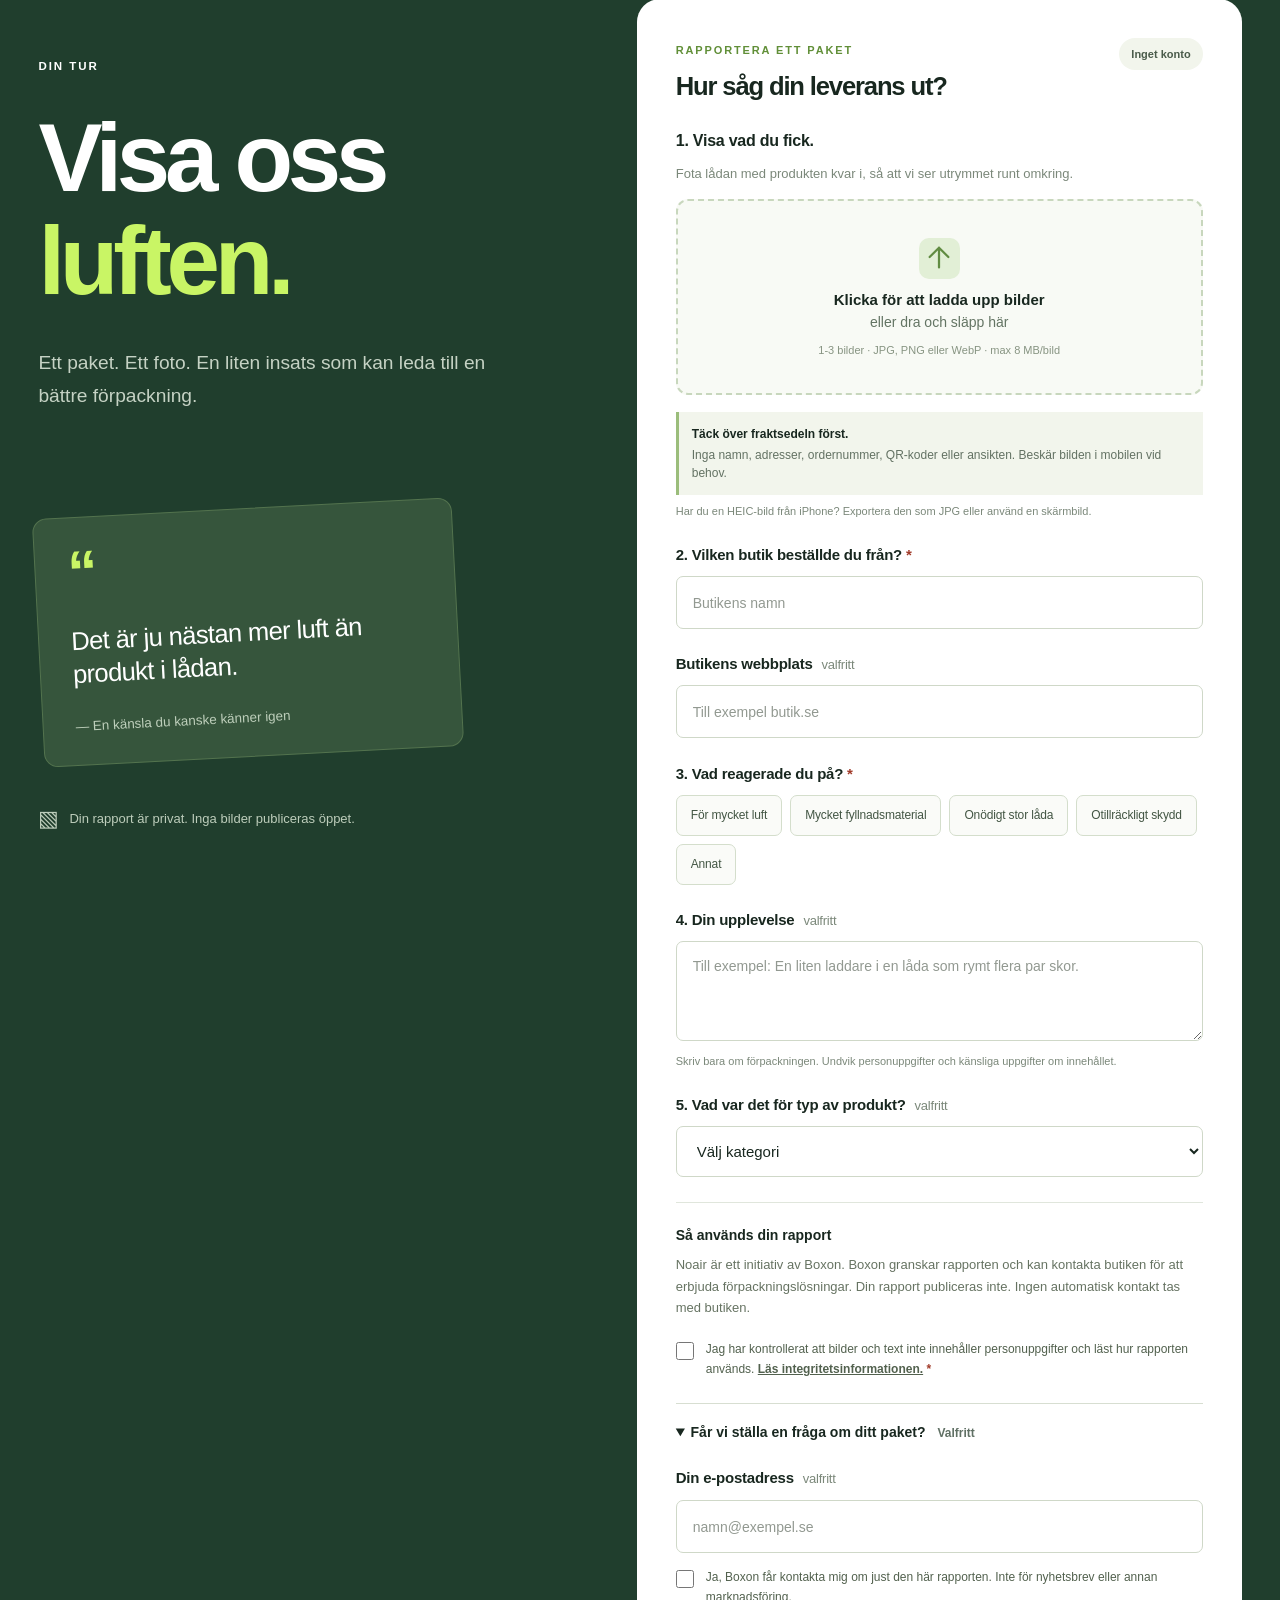
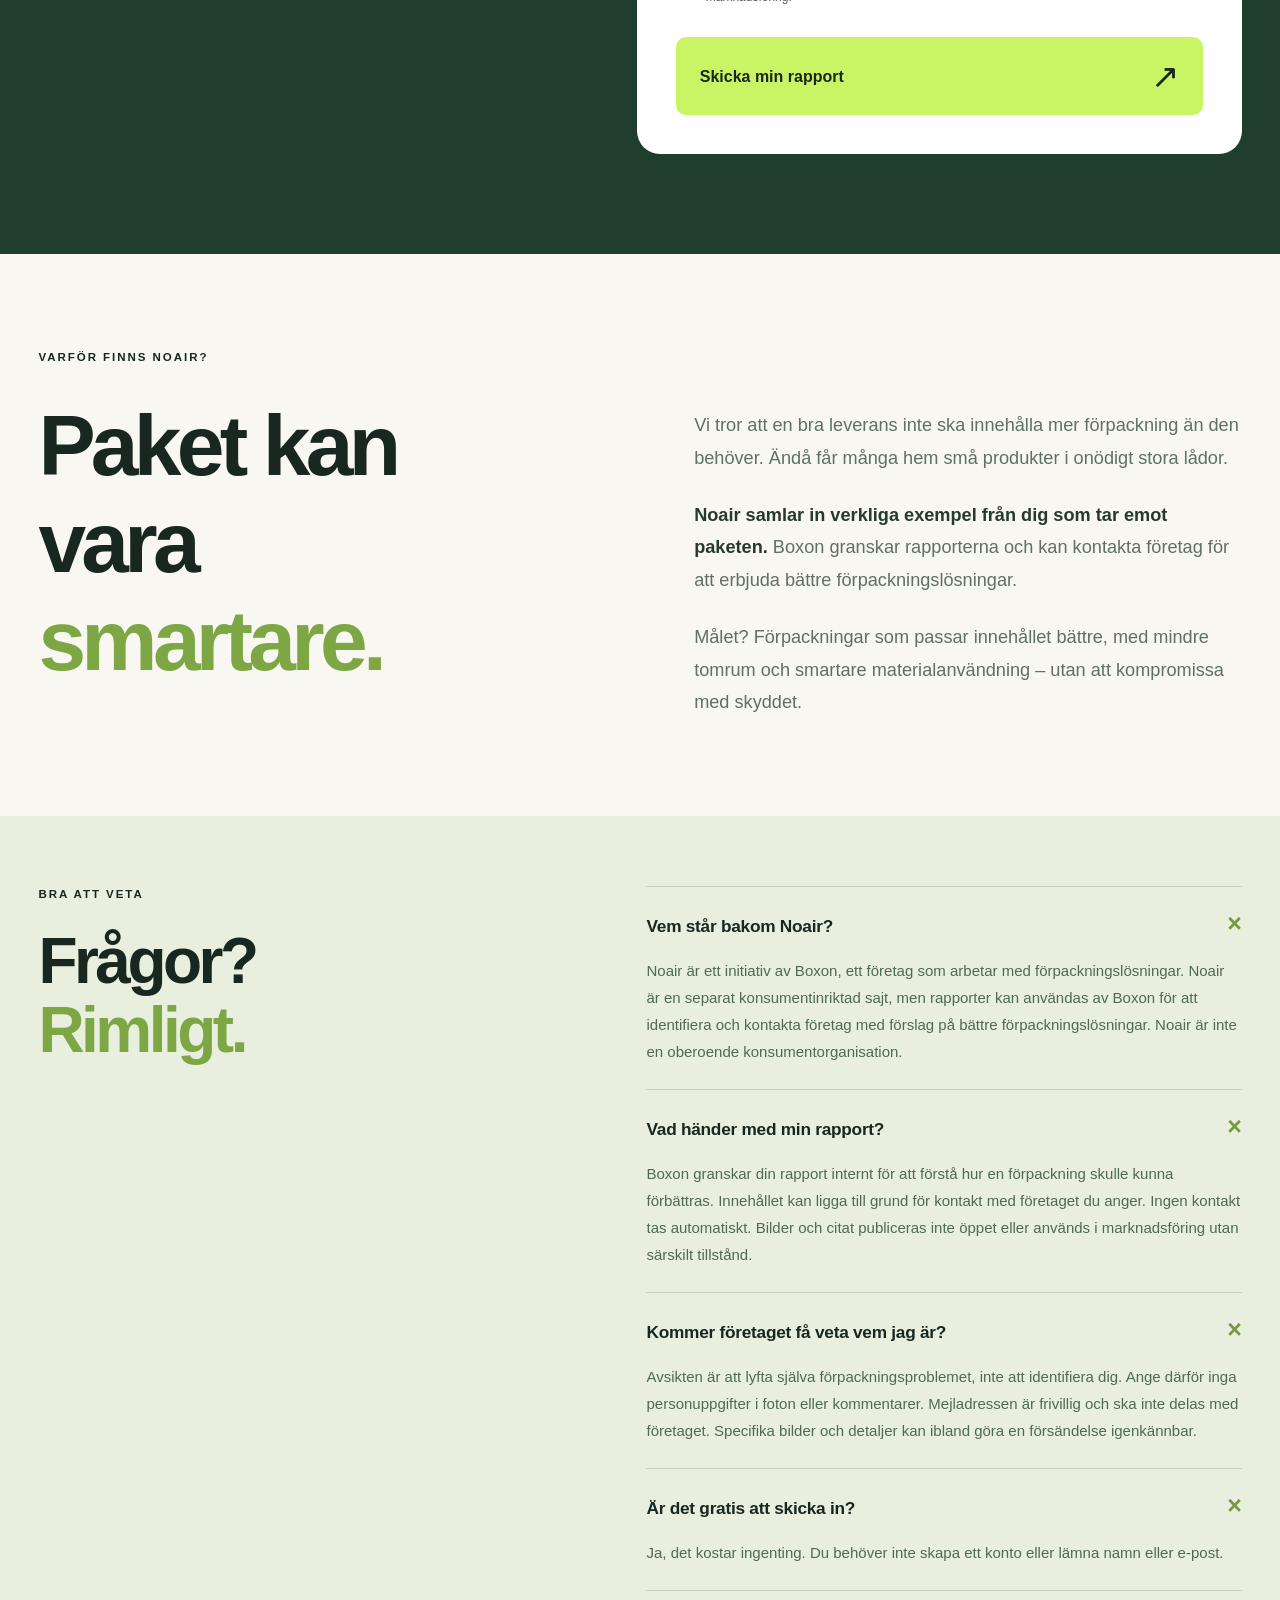
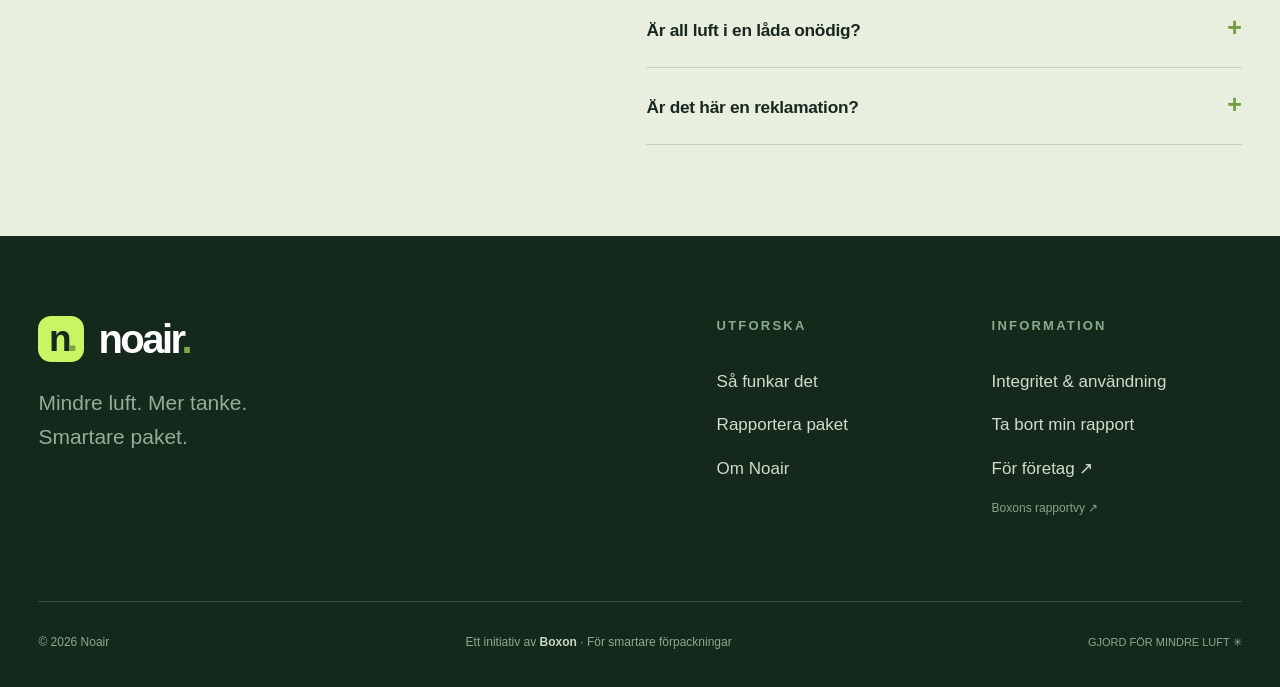
==== commit 3ff32508: "Change hero heading from Liten sak to Liten pryl" ====
--- a/static/index.html
+++ b/static/index.html
@@ -25,7 +25,7 @@
 <section aria-labelledby="hero-title" class="na-hero na-container">
 <div class="na-hero-copy">
 <p class="eyebrow"><span aria-hidden="true" class="status-dot"></span> FÖR SMARTARE LEVERANSER</p>
-<h1 id="hero-title">Stor låda.<br/>Liten sak.<br/><span class="na-highlight">Varför all luft?</span></h1>
+<h1 id="hero-title">Stor låda.<br/>Liten pryl.<br/><span class="na-highlight">Varför all luft?</span></h1>
 <p class="na-hero-lead">Har du fått hem ett paket där halva lådan är tom? Du är inte ensam. Visa oss hur det såg ut – så hjälper du till att göra framtidens förpackningar smartare.</p>
 <div class="na-hero-actions"><button class="button dark" data-open-report="" type="button">Visa ditt paket <span aria-hidden="true">↗</span></button><a class="text-link" href="#sa-funkar-det">Hur fungerar det? <span aria-hidden="true">↓</span></a></div>
 <p class="na-reassurance"><span aria-hidden="true">✓</span> Inget konto <span aria-hidden="true" class="na-dot">·</span> Helt kostnadsfritt</p>
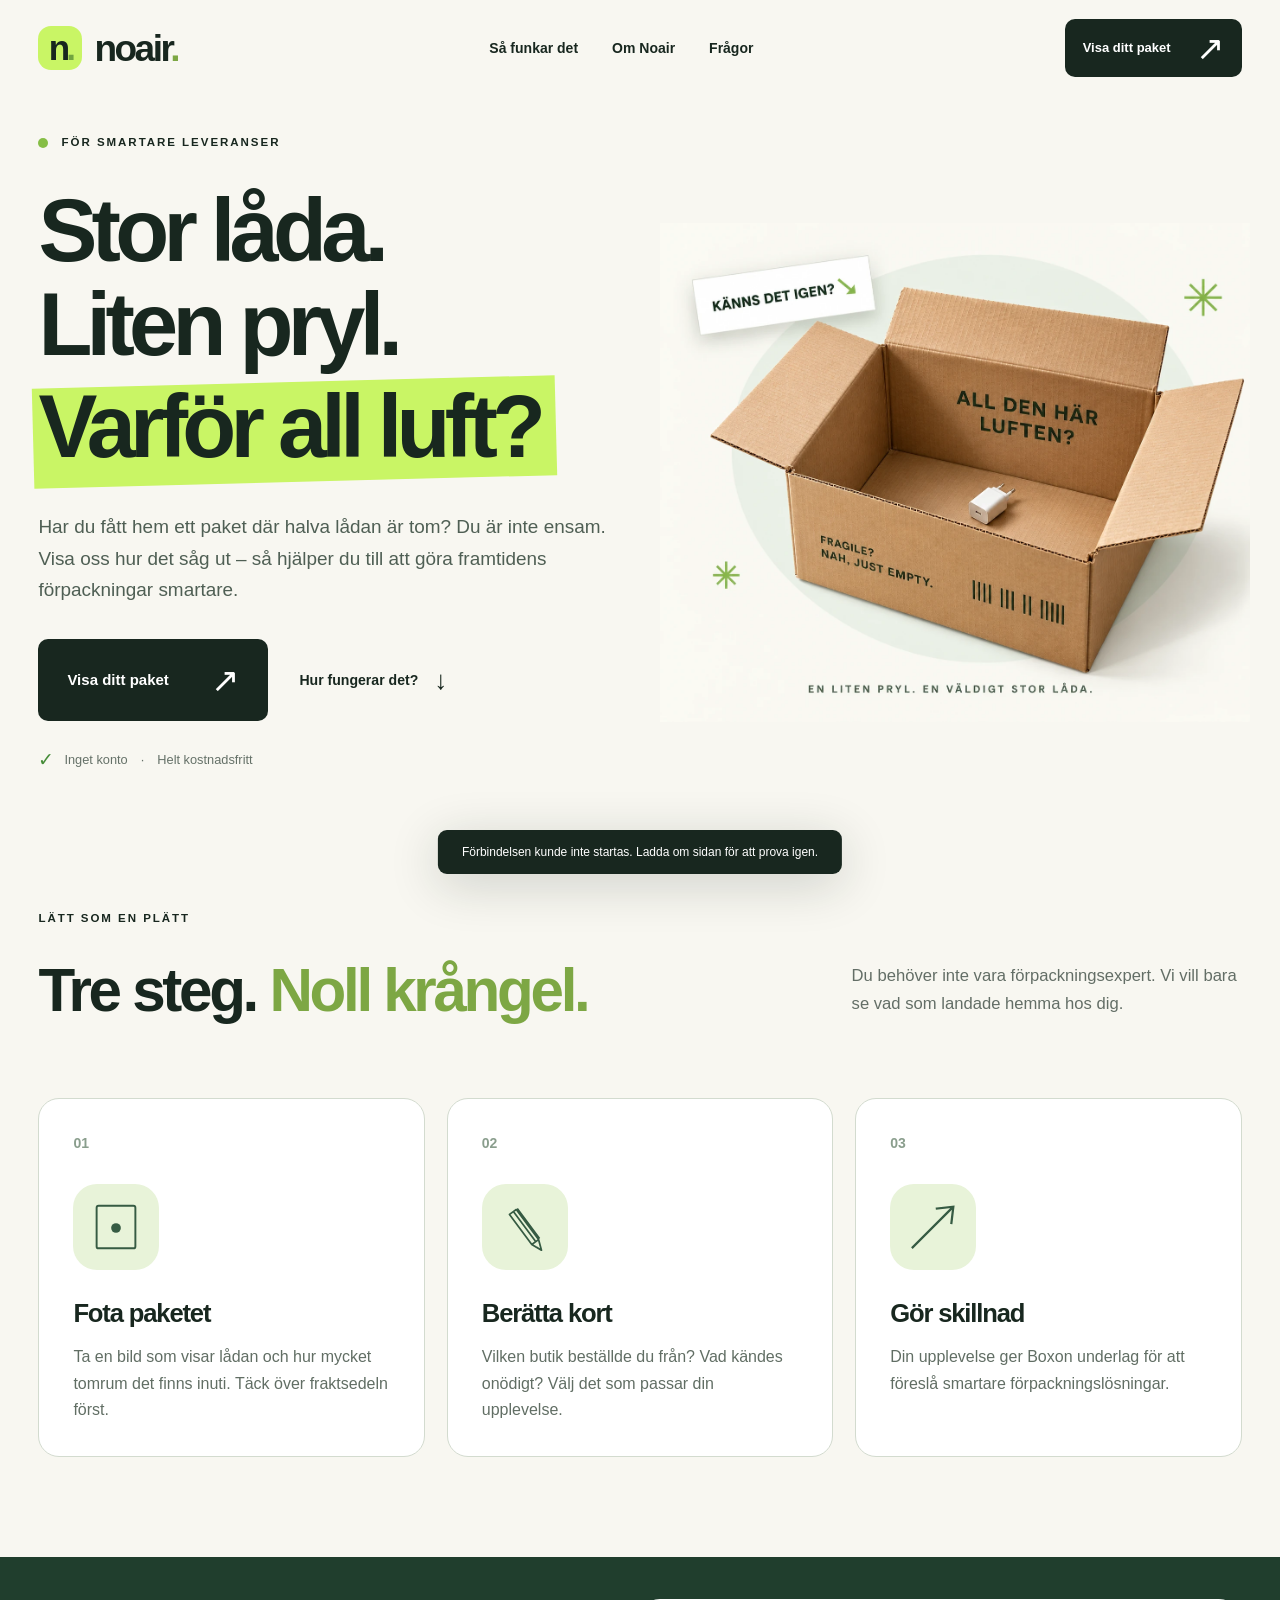
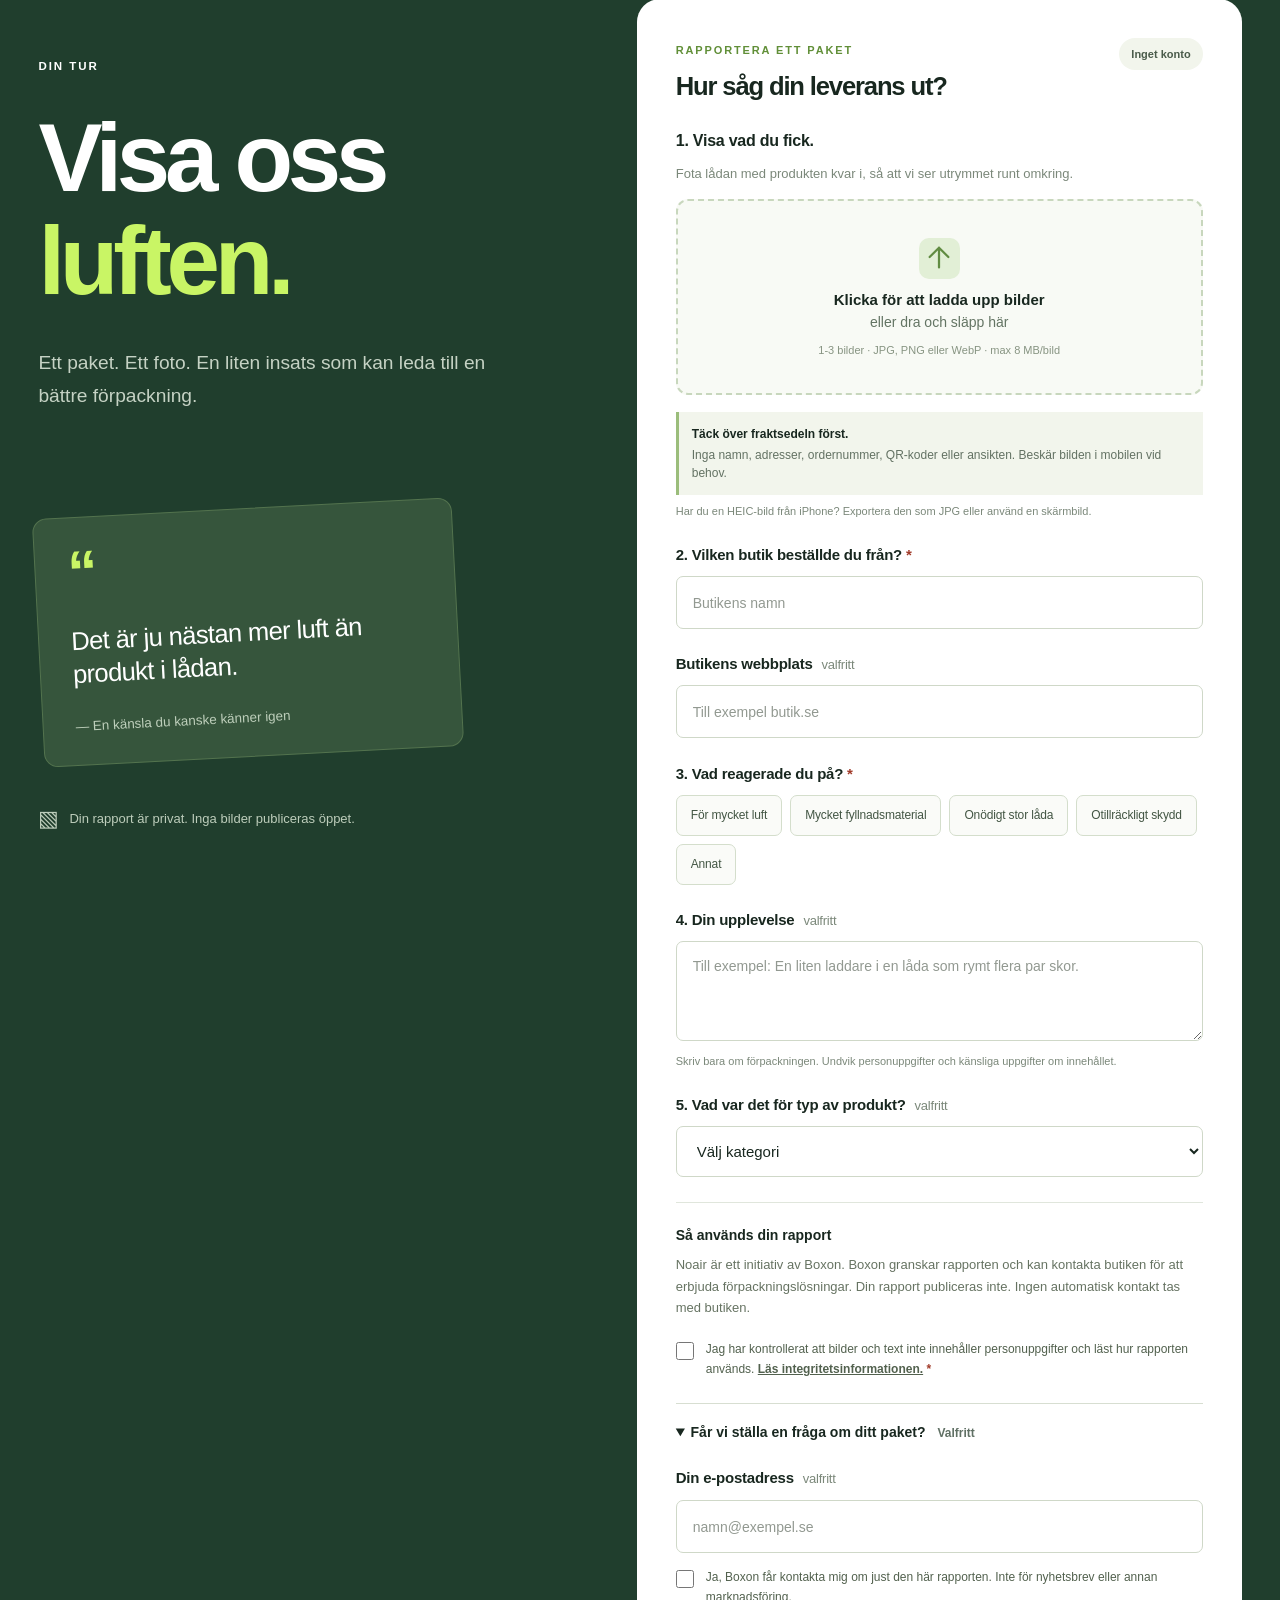
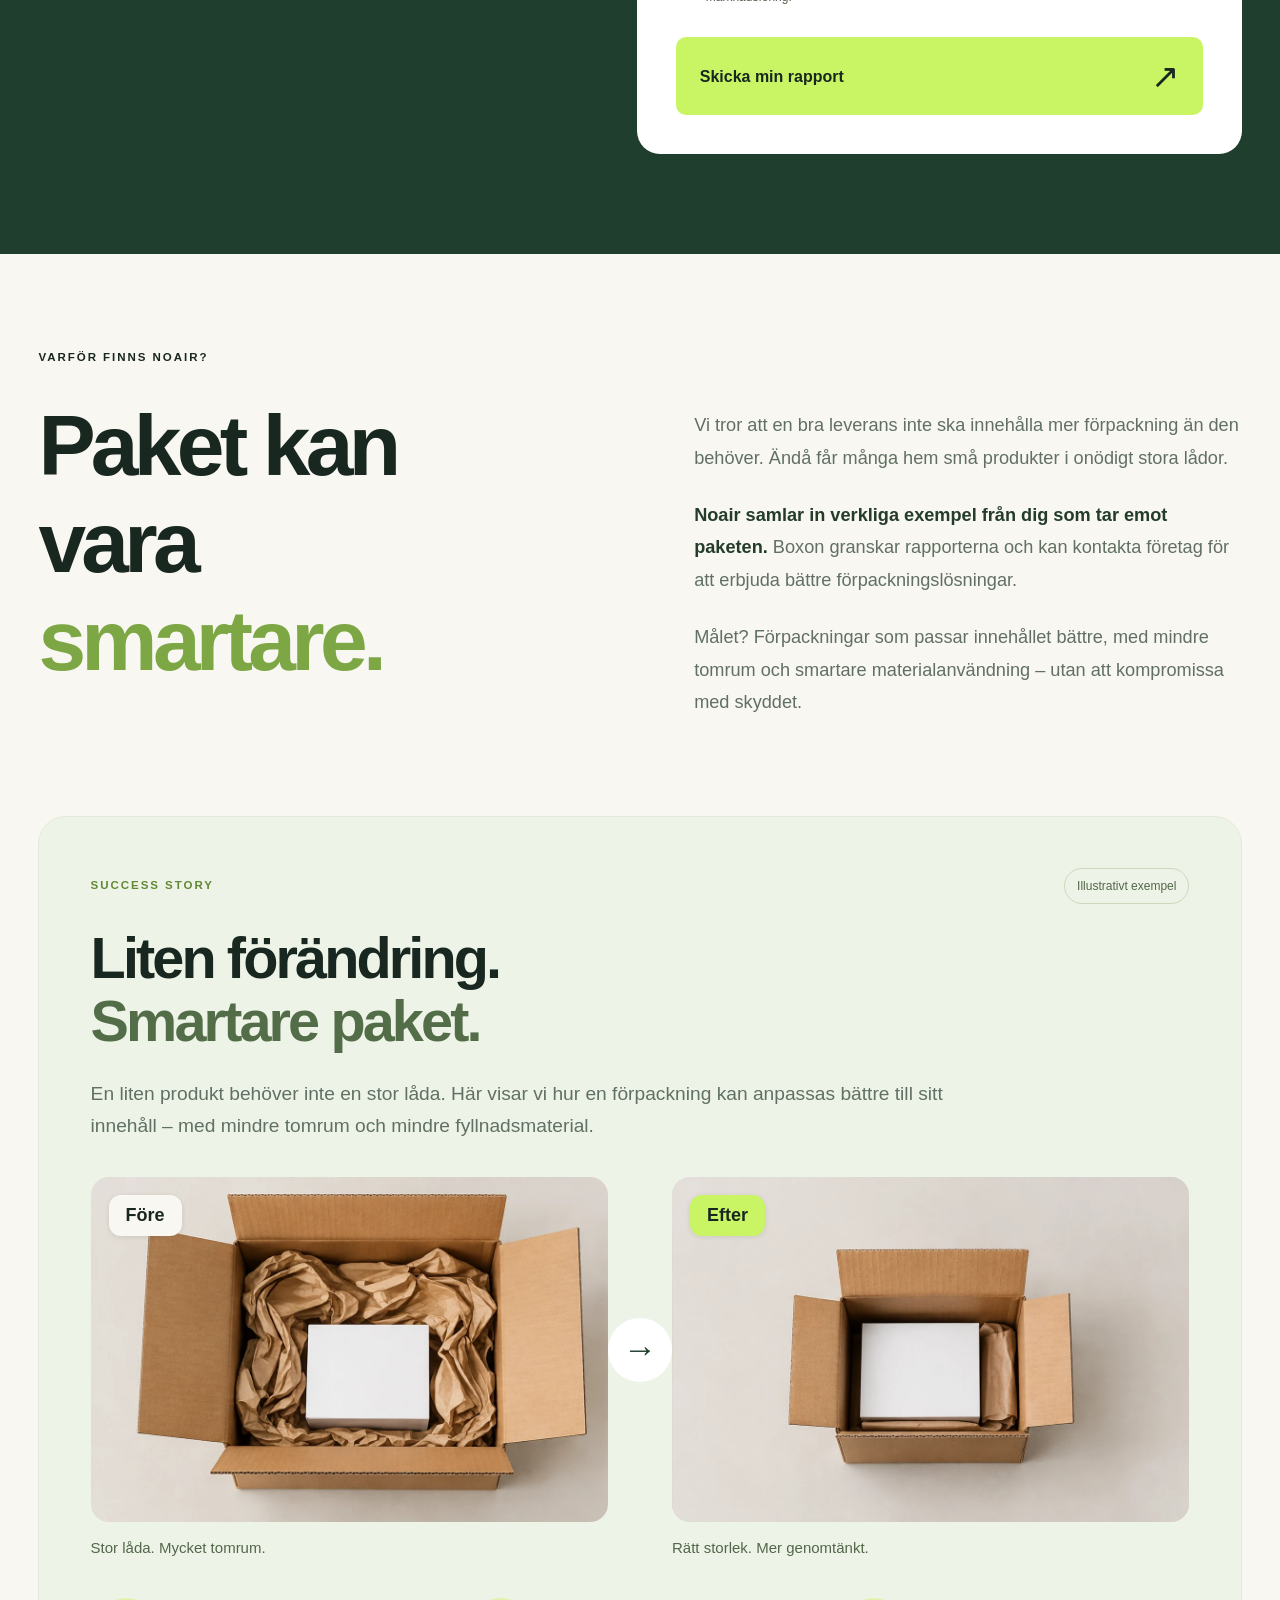
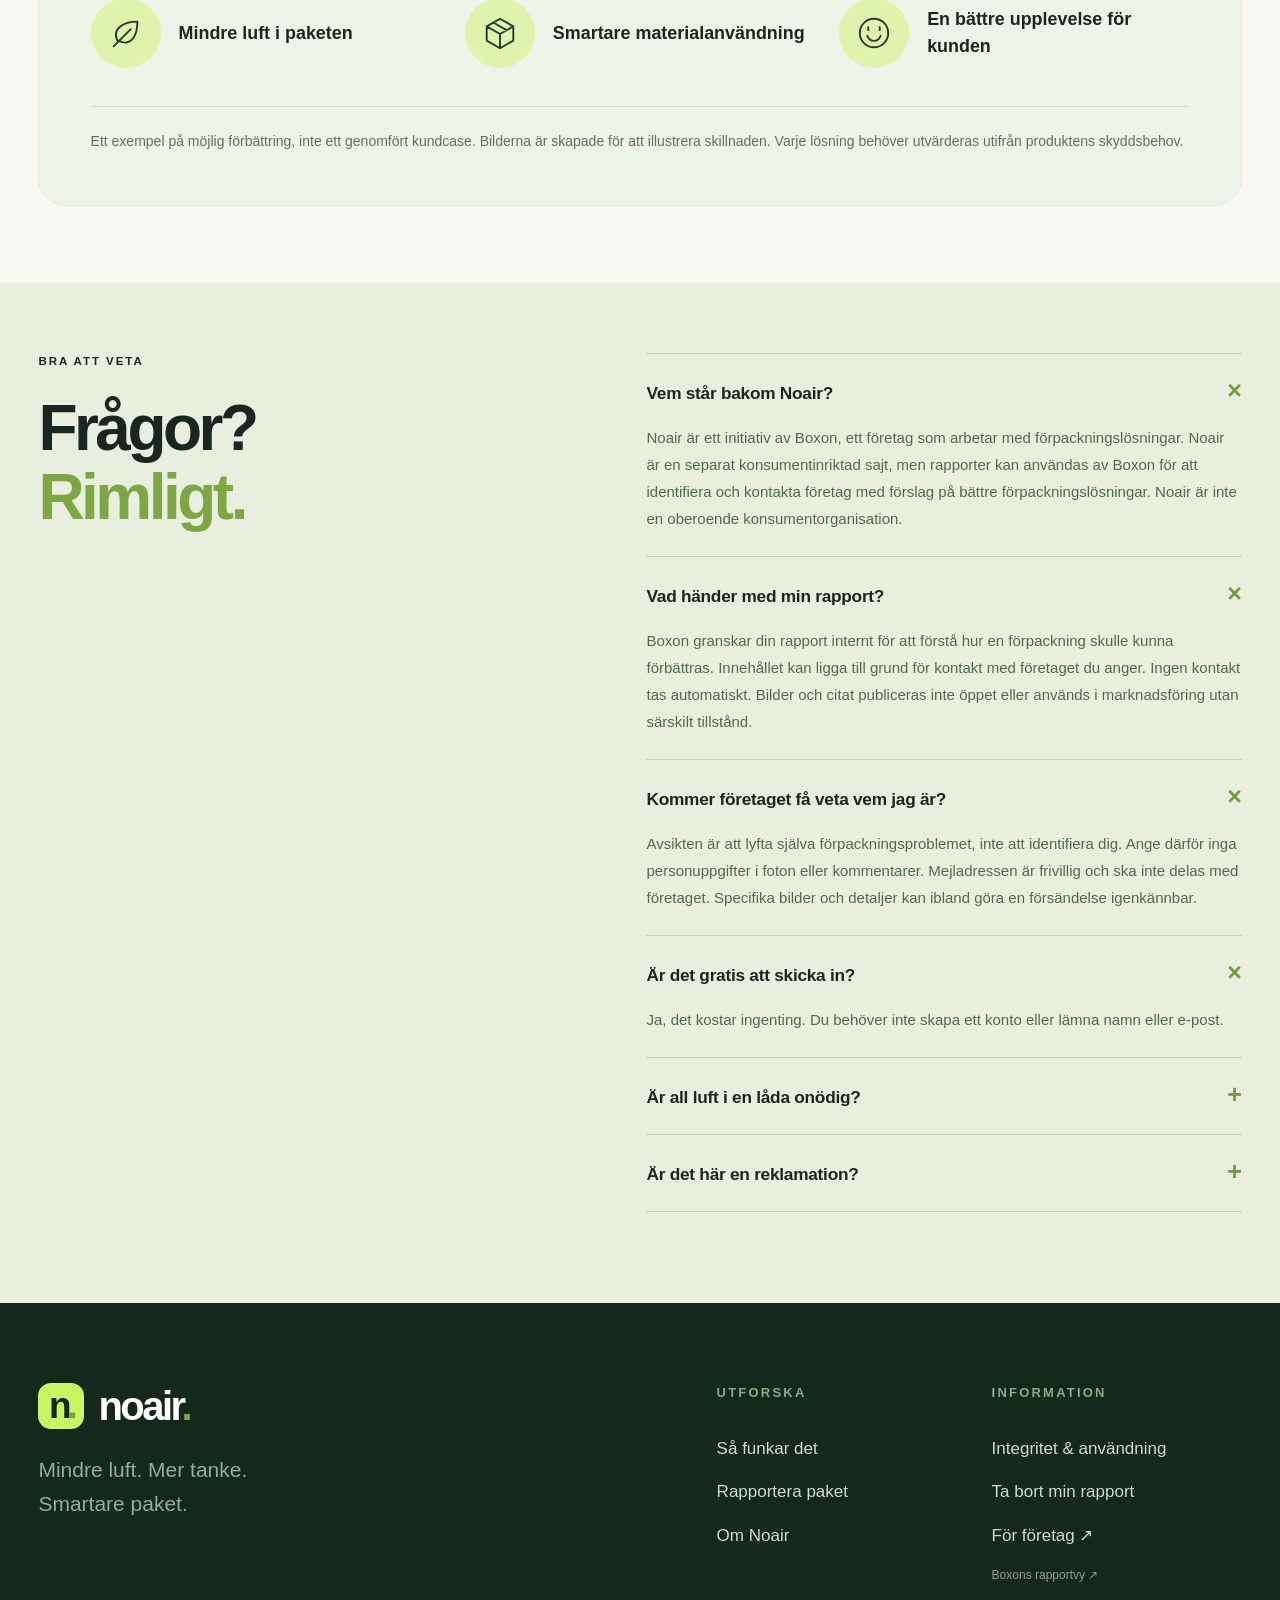
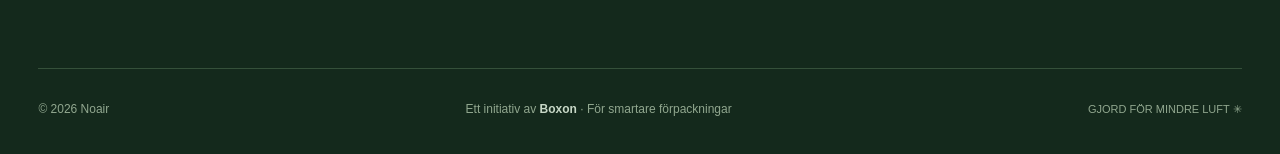
==== commit 9c5768b9: "Add illustrative before-and-after packaging story section" ====
--- a/static/index.html
+++ b/static/index.html
@@ -58,6 +58,24 @@
 <div><p class="eyebrow">VARFÖR FINNS NOAIR?</p><h2 id="about-title">Paket kan<br/>vara<br/><span>smartare.</span></h2></div>
 <div class="na-about-copy"><p>Vi tror att en bra leverans inte ska innehålla mer förpackning än den behöver. Ändå får många hem små produkter i onödigt stora lådor.</p><p><strong>Noair samlar in verkliga exempel från dig som tar emot paketen.</strong> Boxon granskar rapporterna och kan kontakta företag för att erbjuda bättre förpackningslösningar.</p><p>Målet? Förpackningar som passar innehållet bättre, med mindre tomrum och smartare materialanvändning – utan att kompromissa med skyddet.</p></div>
 </section>
+<section aria-labelledby="case-title" class="na-case na-container" id="ett-smartare-paket">
+<div class="na-case-card">
+<div class="na-case-top"><p class="eyebrow">SUCCESS STORY</p><span class="na-case-badge">Illustrativt exempel</span></div>
+<h2 id="case-title">Liten förändring.<br/><span>Smartare paket.</span></h2>
+<p class="na-case-intro">En liten produkt behöver inte en stor låda. Här visar vi hur en förpackning kan anpassas bättre till sitt innehåll – med mindre tomrum och mindre fyllnadsmaterial.</p>
+<div class="na-case-comparison">
+<figure><div class="na-case-photo"><img alt="Före: en liten vit produktförpackning i en stor kartong med mycket hopknycklat fyllnadspapper. Skapad exempelbild." height="724" loading="lazy" src="/static/packaging-case.webp" width="2172"/><span class="na-case-label">Före</span></div><figcaption>Stor låda. Mycket tomrum.</figcaption></figure>
+<span aria-hidden="true" class="na-case-arrow">→</span>
+<figure><div class="na-case-photo na-case-photo-after"><img alt="Efter: samma produkt i en mindre kartong, med mindre fyllnadspapper runt innehållet. Skapad exempelbild." height="724" loading="lazy" src="/static/packaging-case.webp" width="2172"/><span class="na-case-label">Efter</span></div><figcaption>Rätt storlek. Mer genomtänkt.</figcaption></figure>
+</div>
+<ul class="na-case-benefits">
+<li><span aria-hidden="true" class="na-case-icon"><svg fill="none" viewBox="0 0 40 40"><path d="M11 28C5 16 17 8 32 8c0 15-7 27-20 20Zm-4 6L25 16" stroke="currentColor" stroke-linecap="round" stroke-linejoin="round" stroke-width="2"/></svg></span><span>Mindre luft i paketen</span></li>
+<li><span aria-hidden="true" class="na-case-icon"><svg fill="none" viewBox="0 0 40 40"><path d="m20 5 14 8v15l-14 8-14-8V13l14-8Zm0 16L6 13m14 8 14-8m-14 8v15M13 9l14 8" stroke="currentColor" stroke-linejoin="round" stroke-width="2"/></svg></span><span>Smartare materialanvändning</span></li>
+<li><span aria-hidden="true" class="na-case-icon"><svg fill="none" viewBox="0 0 40 40"><circle cx="20" cy="20" r="15" stroke="currentColor" stroke-width="2"/><path d="M13 23c3 7 11 7 14 0M14 14v3m12-3v3" stroke="currentColor" stroke-linecap="round" stroke-width="2"/></svg></span><span>En bättre upplevelse för kunden</span></li>
+</ul>
+<p class="na-case-note">Ett exempel på möjlig förbättring, inte ett genomfört kundcase. Bilderna är skapade för att illustrera skillnaden. Varje lösning behöver utvärderas utifrån produktens skyddsbehov.</p>
+</div>
+</section>
 <section aria-labelledby="faq-title" class="na-faq" id="fragor"><div class="na-container na-faq-grid"><div><p class="eyebrow">BRA ATT VETA</p><h2 id="faq-title">Frågor?<br/><span>Rimligt.</span></h2></div><div class="na-faq-items">
 <details open=""><summary>Vem står bakom Noair?</summary><p>Noair är ett initiativ av Boxon, ett företag som arbetar med förpackningslösningar. Noair är en separat konsumentinriktad sajt, men rapporter kan användas av Boxon för att identifiera och kontakta företag med förslag på bättre förpackningslösningar. Noair är inte en oberoende konsumentorganisation.</p></details>
 <details open=""><summary>Vad händer med min rapport?</summary><p>Boxon granskar din rapport internt för att förstå hur en förpackning skulle kunna förbättras. Innehållet kan ligga till grund för kontakt med företaget du anger. Ingen kontakt tas automatiskt. Bilder och citat publiceras inte öppet eller används i marknadsföring utan särskilt tillstånd.</p></details>
--- a/static/layout-v2.css
+++ b/static/layout-v2.css
@@ -319,3 +319,47 @@
 .na-report-card .issue-field legend::before { content:"3. "; }
 .na-report-card label[for="comment"]::before { content:"4. "; }
 .na-report-card label[for="category"]::before { content:"5. "; }
+
+/* Illustrative packaging comparison, between about and FAQ. */
+.na-case { padding-bottom:clamp(52px,6vw,96px); }
+.na-case-card { padding:clamp(24px,4vw,64px); background:#eef3e7; border:1px solid #e3eadb; border-radius:28px; }
+.na-case-top { display:flex; justify-content:space-between; align-items:center; gap:18px; flex-wrap:wrap; margin-bottom:23px; }
+.na-case-top .eyebrow { color:#618834; margin:0; }
+.na-case-badge { padding:8px 12px; border:1px solid #cbd9bd; border-radius:24px; font-size:12px; line-height:1.5; color:#526749; }
+.na-case h2 { font-size:clamp(36px,4.5vw,68px); letter-spacing:-.05em; line-height:1.1; }
+.na-case h2 span { color:#526d48; }
+.na-case-intro { max-width:900px; margin:24px 0 34px; font-size:clamp(16px,1.5vw,23px); line-height:1.7; color:#607064; }
+.na-case-comparison { display:grid; grid-template-columns:minmax(0,1fr) minmax(0,1fr); gap:clamp(20px,5vw,76px); position:relative; }
+.na-case-comparison figure { margin:0; min-width:0; }
+.na-case-photo { position:relative; overflow:hidden; border-radius:18px; background:#e5e3dc; aspect-ratio:3 / 2; }
+.na-case-photo img { display:block; width:200%; max-width:none; height:100%; object-fit:cover; }
+.na-case-photo-after img { transform:translateX(-50%); }
+.na-case-label { position:absolute; left:18px; top:18px; padding:10px 17px; border-radius:12px; background:var(--paper); color:var(--ink); font-size:18px; font-weight:700; box-shadow:0 1px 5px #18271f1a; }
+.na-case-photo-after .na-case-label { background:var(--lime); }
+.na-case-comparison figcaption { margin-top:14px; font-size:15px; color:#526749; line-height:1.6; }
+.na-case-arrow { position:absolute; left:50%; top:calc((100% - 38px) / 2); transform:translate(-50%,-50%); display:grid; place-items:center; background:white; border-radius:50%; width:64px; height:64px; color:var(--forest); font-size:34px; }
+.na-case-benefits { list-style:none; padding:0; margin:38px 0; display:grid; grid-template-columns:repeat(3,minmax(0,1fr)); gap:24px; }
+.na-case-benefits li { display:flex; align-items:center; gap:18px; min-width:0; font-size:clamp(15px,1.4vw,22px); font-weight:600; line-height:1.5; }
+.na-case-icon { display:grid; place-items:center; flex-shrink:0; width:70px; height:70px; border-radius:50%; background:#dff3ac; color:var(--forest); }
+.na-case-icon svg { width:38px; height:38px; }
+.na-case-note { border-top:1px solid #d5dfca; padding-top:23px; margin:0; color:#607064; font-size:14px; line-height:1.7; }
+@media (max-width:1000px) {
+ .na-case-benefits { gap:20px; }
+ .na-case-benefits li { align-items:flex-start; flex-direction:column; gap:12px; font-size:16px; }
+ .na-case-icon { width:56px; height:56px; }
+ .na-case-icon svg { width:32px; height:32px; }
+}
+@media (max-width:600px) {
+ .na-case-card { padding:24px 18px; border-radius:20px; }
+ .na-case-top { gap:10px; margin-bottom:24px; }
+ .na-case h2 { font-size:36px; }
+ .na-case-intro { margin:20px 0 26px; font-size:16px; }
+ .na-case-comparison { grid-template-columns:1fr; gap:42px; }
+ .na-case-photo { border-radius:12px; }
+ .na-case-label { left:12px; top:12px; padding:8px 13px; font-size:16px; }
+ .na-case-arrow { top:50%; width:42px; height:42px; font-size:27px; transform:translate(-50%,-50%) rotate(90deg); }
+ .na-case-comparison figcaption { font-size:13px; margin-top:8px; }
+ .na-case-benefits { grid-template-columns:1fr; margin:28px 0; gap:18px; }
+ .na-case-benefits li { flex-direction:row; align-items:center; gap:16px; }
+ .na-case-note { font-size:12px; padding-top:20px; }
+}
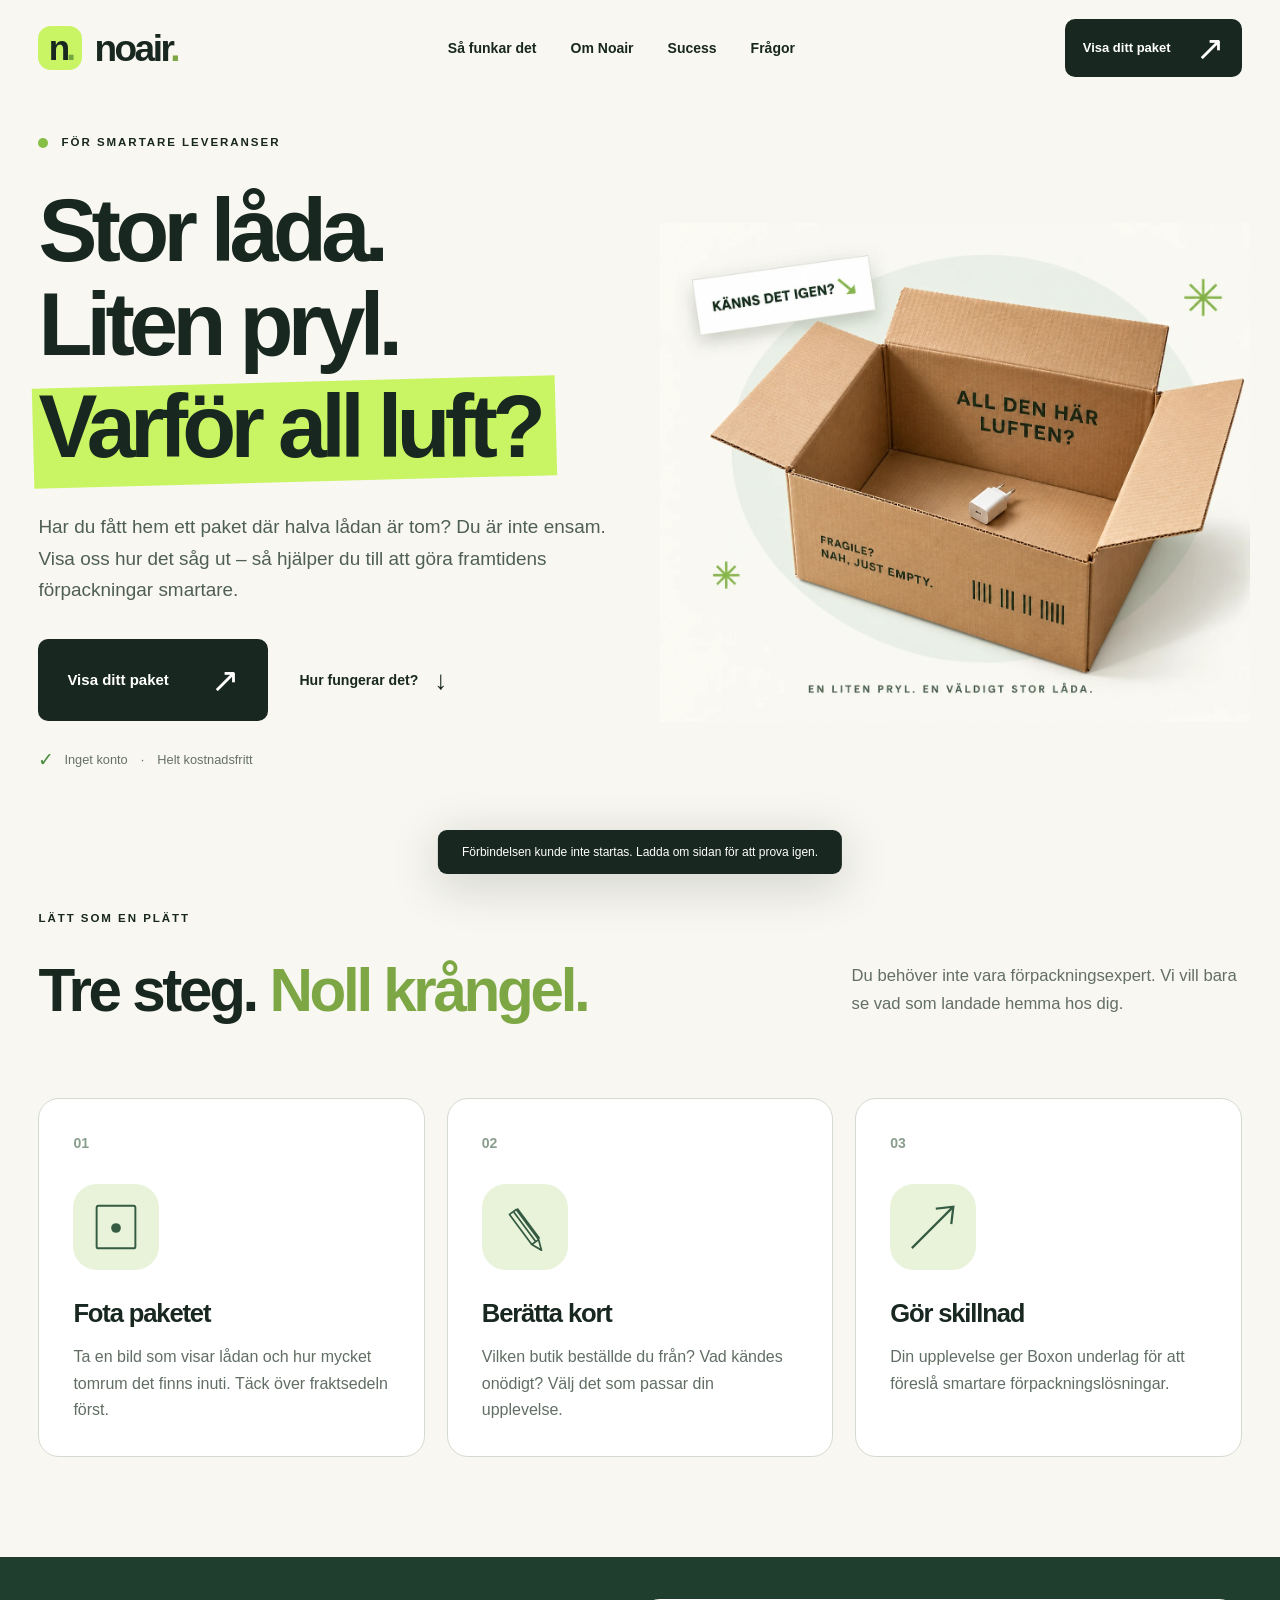
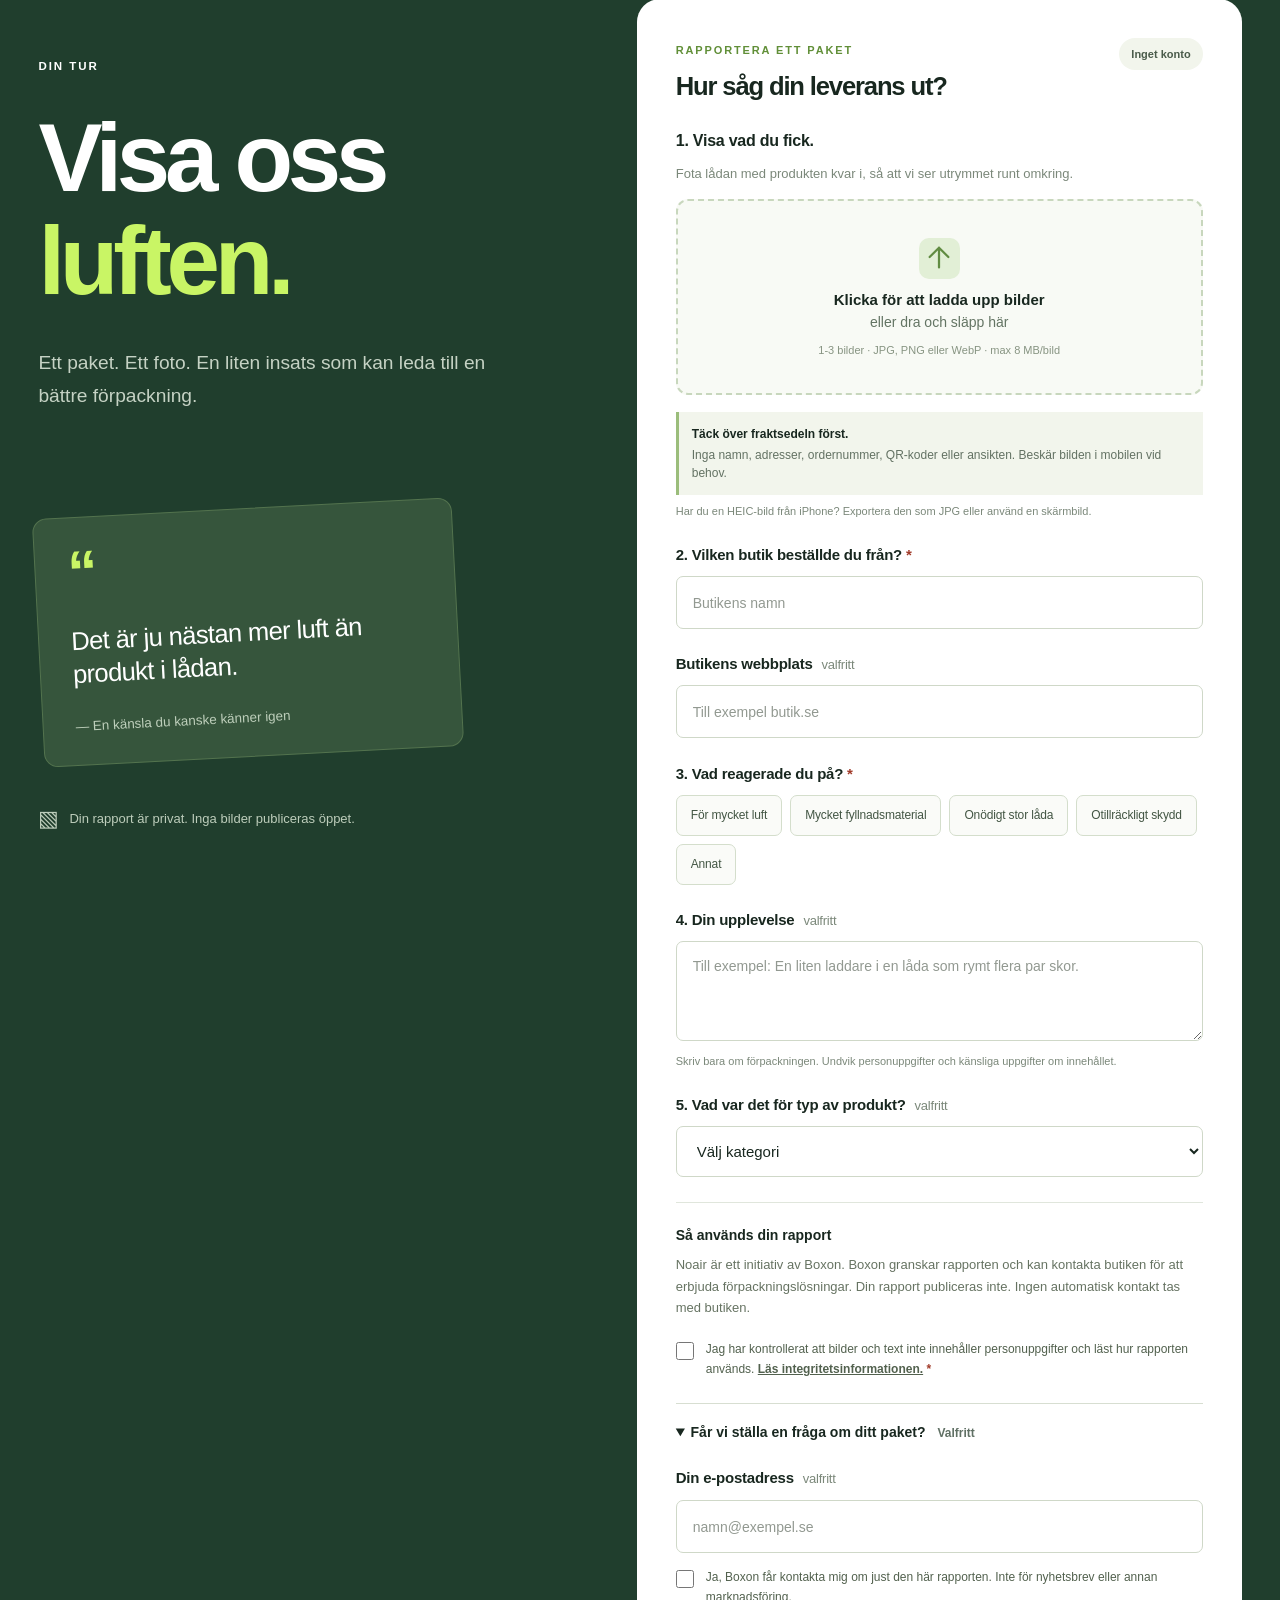
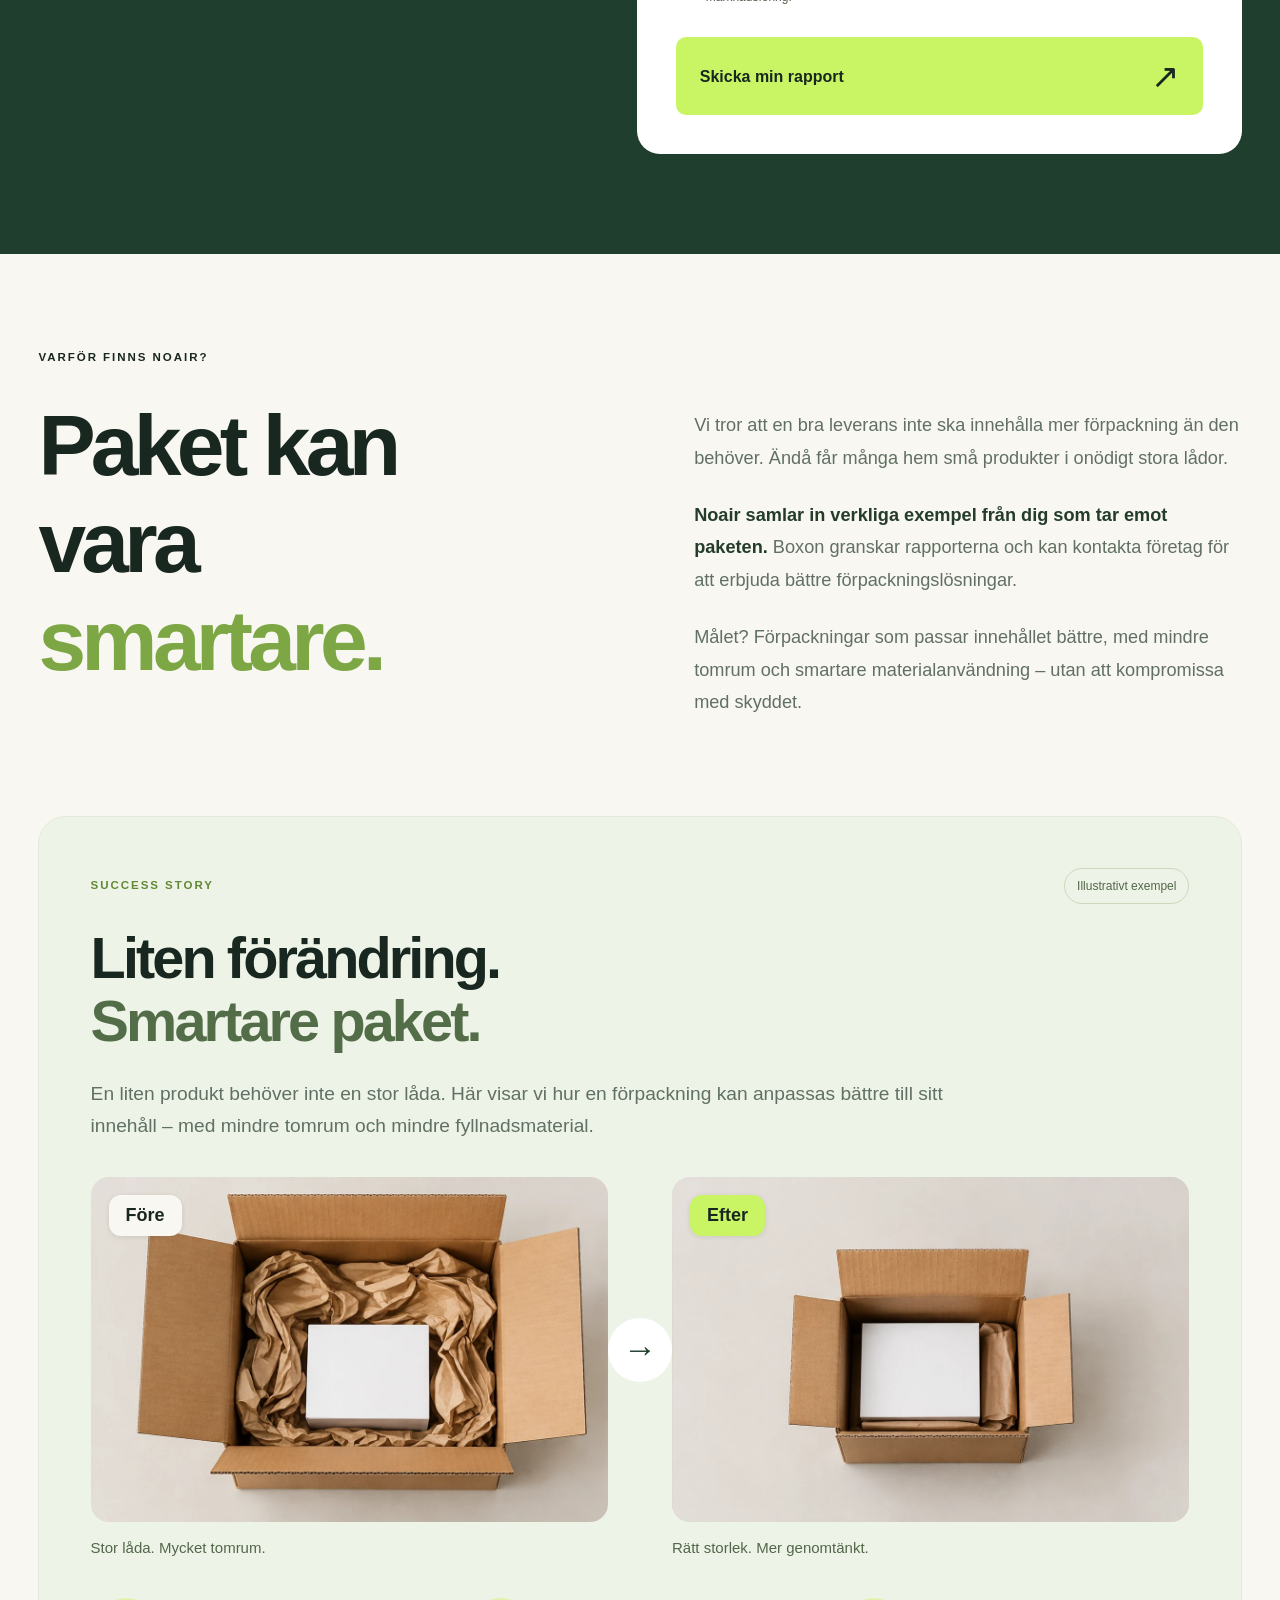
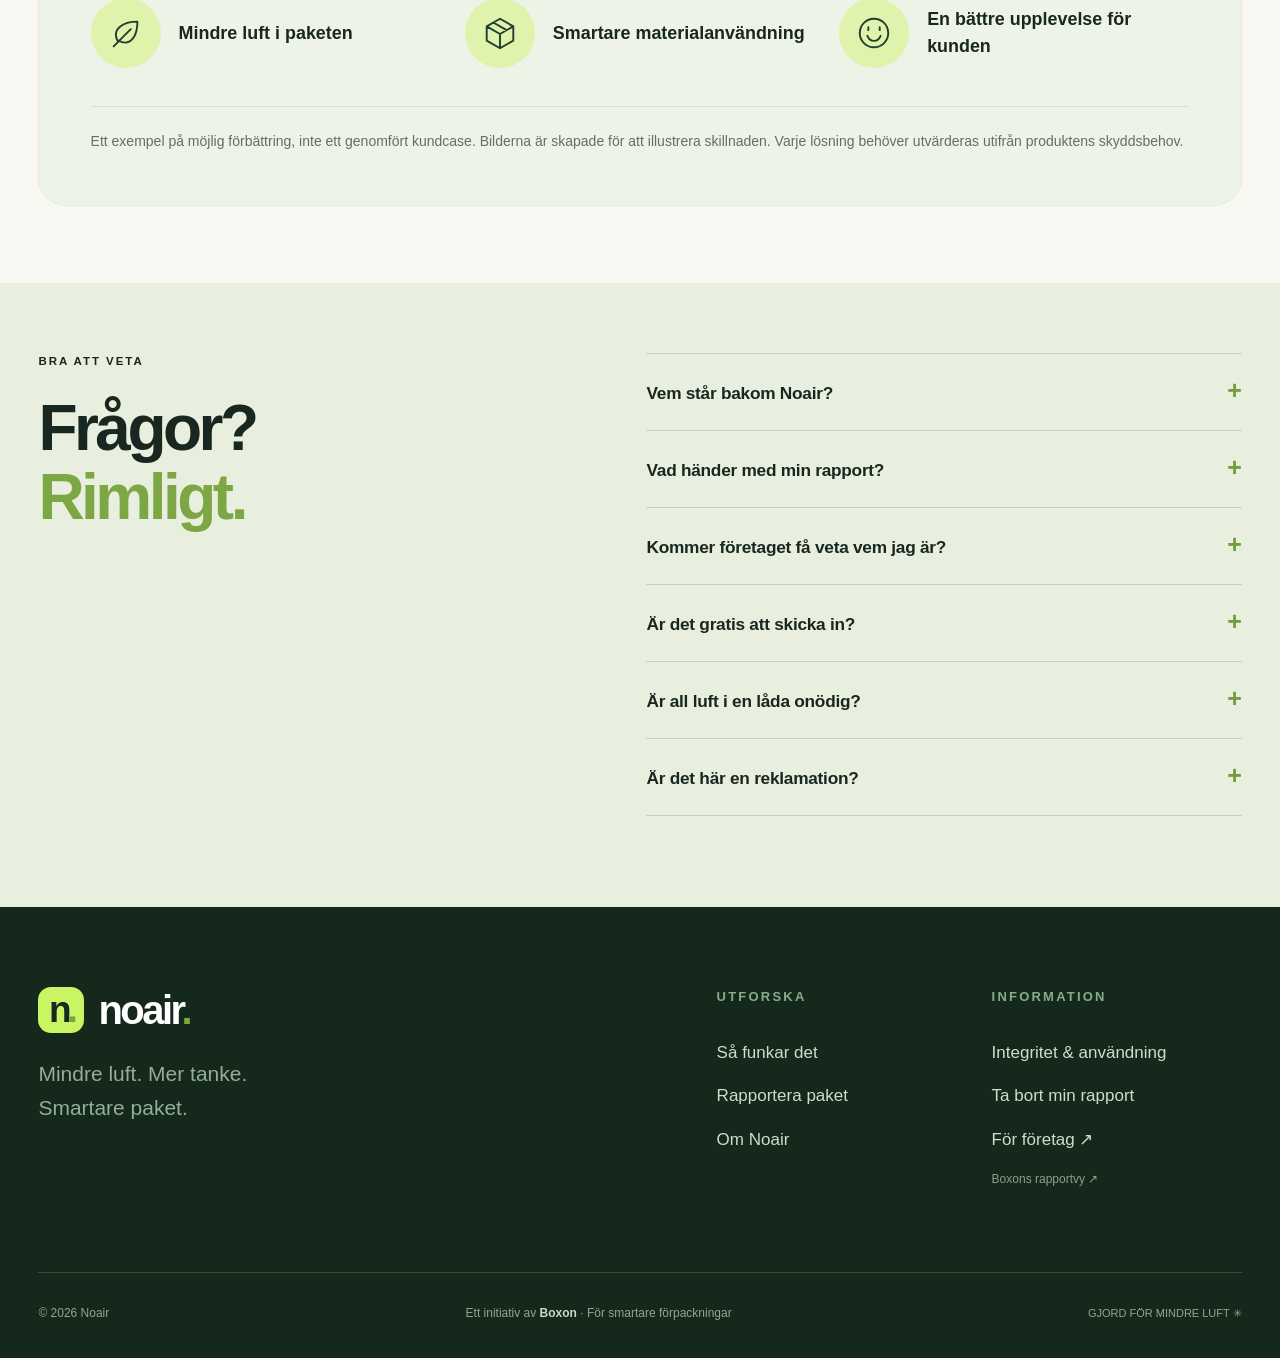
==== commit 5d3689b0: "Link navigation to success story and collapse FAQs by default" ====
--- a/static/index.html
+++ b/static/index.html
@@ -18,7 +18,7 @@
 <div class="public-site">
 <header class="na-header na-container">
 <a aria-label="Noair startsida" class="na-logo" href="#"><span aria-hidden="true" class="na-logo-icon">n<span>.</span></span><span class="na-logo-word">noair<span>.</span></span></a>
-<nav aria-label="Huvudnavigation"><a href="#sa-funkar-det">Så funkar det</a><a href="#om-noair">Om Noair</a><a href="#fragor">Frågor</a></nav>
+<nav aria-label="Huvudnavigation"><a href="#sa-funkar-det">Så funkar det</a><a href="#om-noair">Om Noair</a><a href="#ett-smartare-paket">Sucess</a><a href="#fragor">Frågor</a></nav>
 <button class="button dark small na-nav-cta" data-open-report="" type="button">Visa ditt paket <span aria-hidden="true">↗</span></button>
 </header>
 <main id="main">
@@ -77,10 +77,10 @@
 </div>
 </section>
 <section aria-labelledby="faq-title" class="na-faq" id="fragor"><div class="na-container na-faq-grid"><div><p class="eyebrow">BRA ATT VETA</p><h2 id="faq-title">Frågor?<br/><span>Rimligt.</span></h2></div><div class="na-faq-items">
-<details open=""><summary>Vem står bakom Noair?</summary><p>Noair är ett initiativ av Boxon, ett företag som arbetar med förpackningslösningar. Noair är en separat konsumentinriktad sajt, men rapporter kan användas av Boxon för att identifiera och kontakta företag med förslag på bättre förpackningslösningar. Noair är inte en oberoende konsumentorganisation.</p></details>
-<details open=""><summary>Vad händer med min rapport?</summary><p>Boxon granskar din rapport internt för att förstå hur en förpackning skulle kunna förbättras. Innehållet kan ligga till grund för kontakt med företaget du anger. Ingen kontakt tas automatiskt. Bilder och citat publiceras inte öppet eller används i marknadsföring utan särskilt tillstånd.</p></details>
-<details open=""><summary>Kommer företaget få veta vem jag är?</summary><p>Avsikten är att lyfta själva förpackningsproblemet, inte att identifiera dig. Ange därför inga personuppgifter i foton eller kommentarer. Mejladressen är frivillig och ska inte delas med företaget. Specifika bilder och detaljer kan ibland göra en försändelse igenkännbar.</p></details>
-<details open=""><summary>Är det gratis att skicka in?</summary><p>Ja, det kostar ingenting. Du behöver inte skapa ett konto eller lämna namn eller e-post.</p></details>
+<details><summary>Vem står bakom Noair?</summary><p>Noair är ett initiativ av Boxon, ett företag som arbetar med förpackningslösningar. Noair är en separat konsumentinriktad sajt, men rapporter kan användas av Boxon för att identifiera och kontakta företag med förslag på bättre förpackningslösningar. Noair är inte en oberoende konsumentorganisation.</p></details>
+<details><summary>Vad händer med min rapport?</summary><p>Boxon granskar din rapport internt för att förstå hur en förpackning skulle kunna förbättras. Innehållet kan ligga till grund för kontakt med företaget du anger. Ingen kontakt tas automatiskt. Bilder och citat publiceras inte öppet eller används i marknadsföring utan särskilt tillstånd.</p></details>
+<details><summary>Kommer företaget få veta vem jag är?</summary><p>Avsikten är att lyfta själva förpackningsproblemet, inte att identifiera dig. Ange därför inga personuppgifter i foton eller kommentarer. Mejladressen är frivillig och ska inte delas med företaget. Specifika bilder och detaljer kan ibland göra en försändelse igenkännbar.</p></details>
+<details><summary>Är det gratis att skicka in?</summary><p>Ja, det kostar ingenting. Du behöver inte skapa ett konto eller lämna namn eller e-post.</p></details>
 <details><summary>Är all luft i en låda onödig?</summary><p>Nej. Utrymme och stötdämpning kan behövas för att skydda produkten. En bild visar inte alltid hela behovet. Därför är din rapport en utgångspunkt för granskning och dialog, inte ett bevis på felaktig packning.</p></details>
 <details><summary>Är det här en reklamation?</summary><p>Nej. Behöver du hjälp med din beställning eller en skadad vara ska du kontakta butiken direkt. Noair hanterar inte ersättning, returer eller kundtjänstärenden.</p></details>
 </div></div></section>
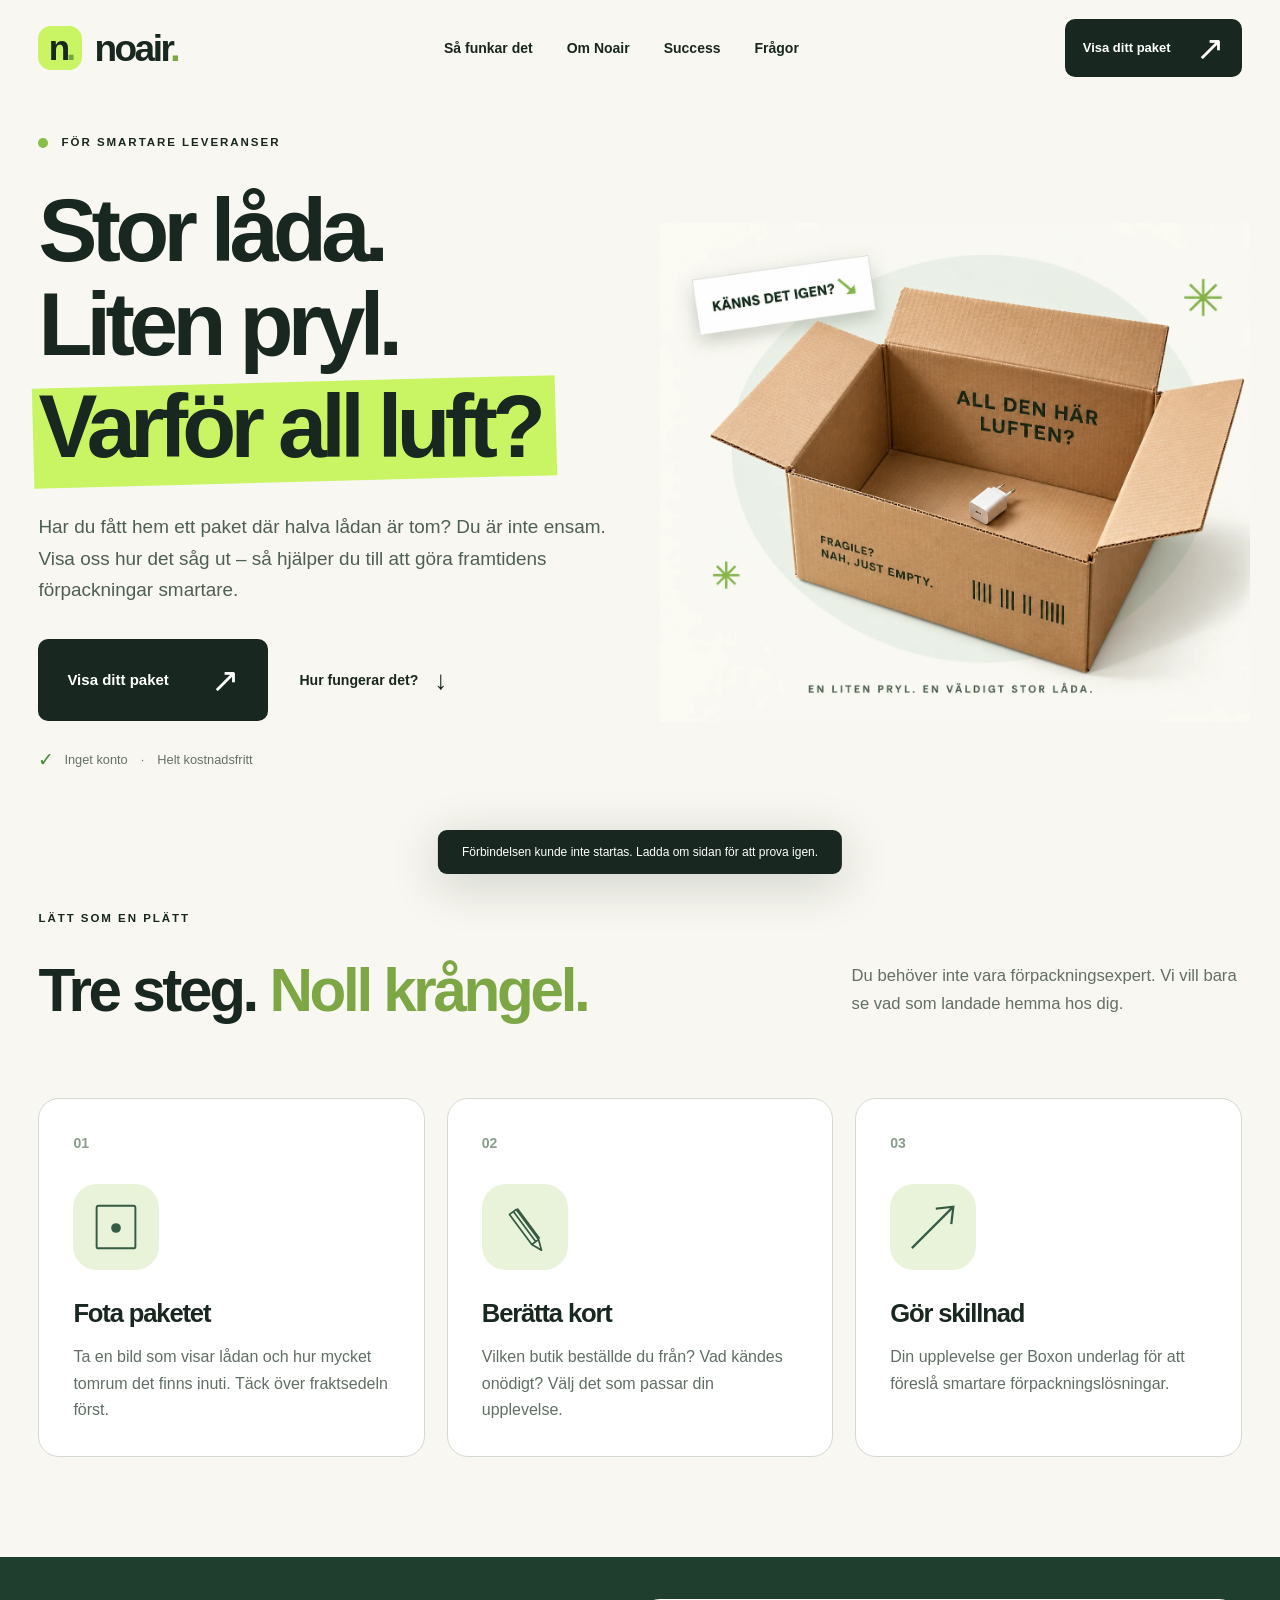
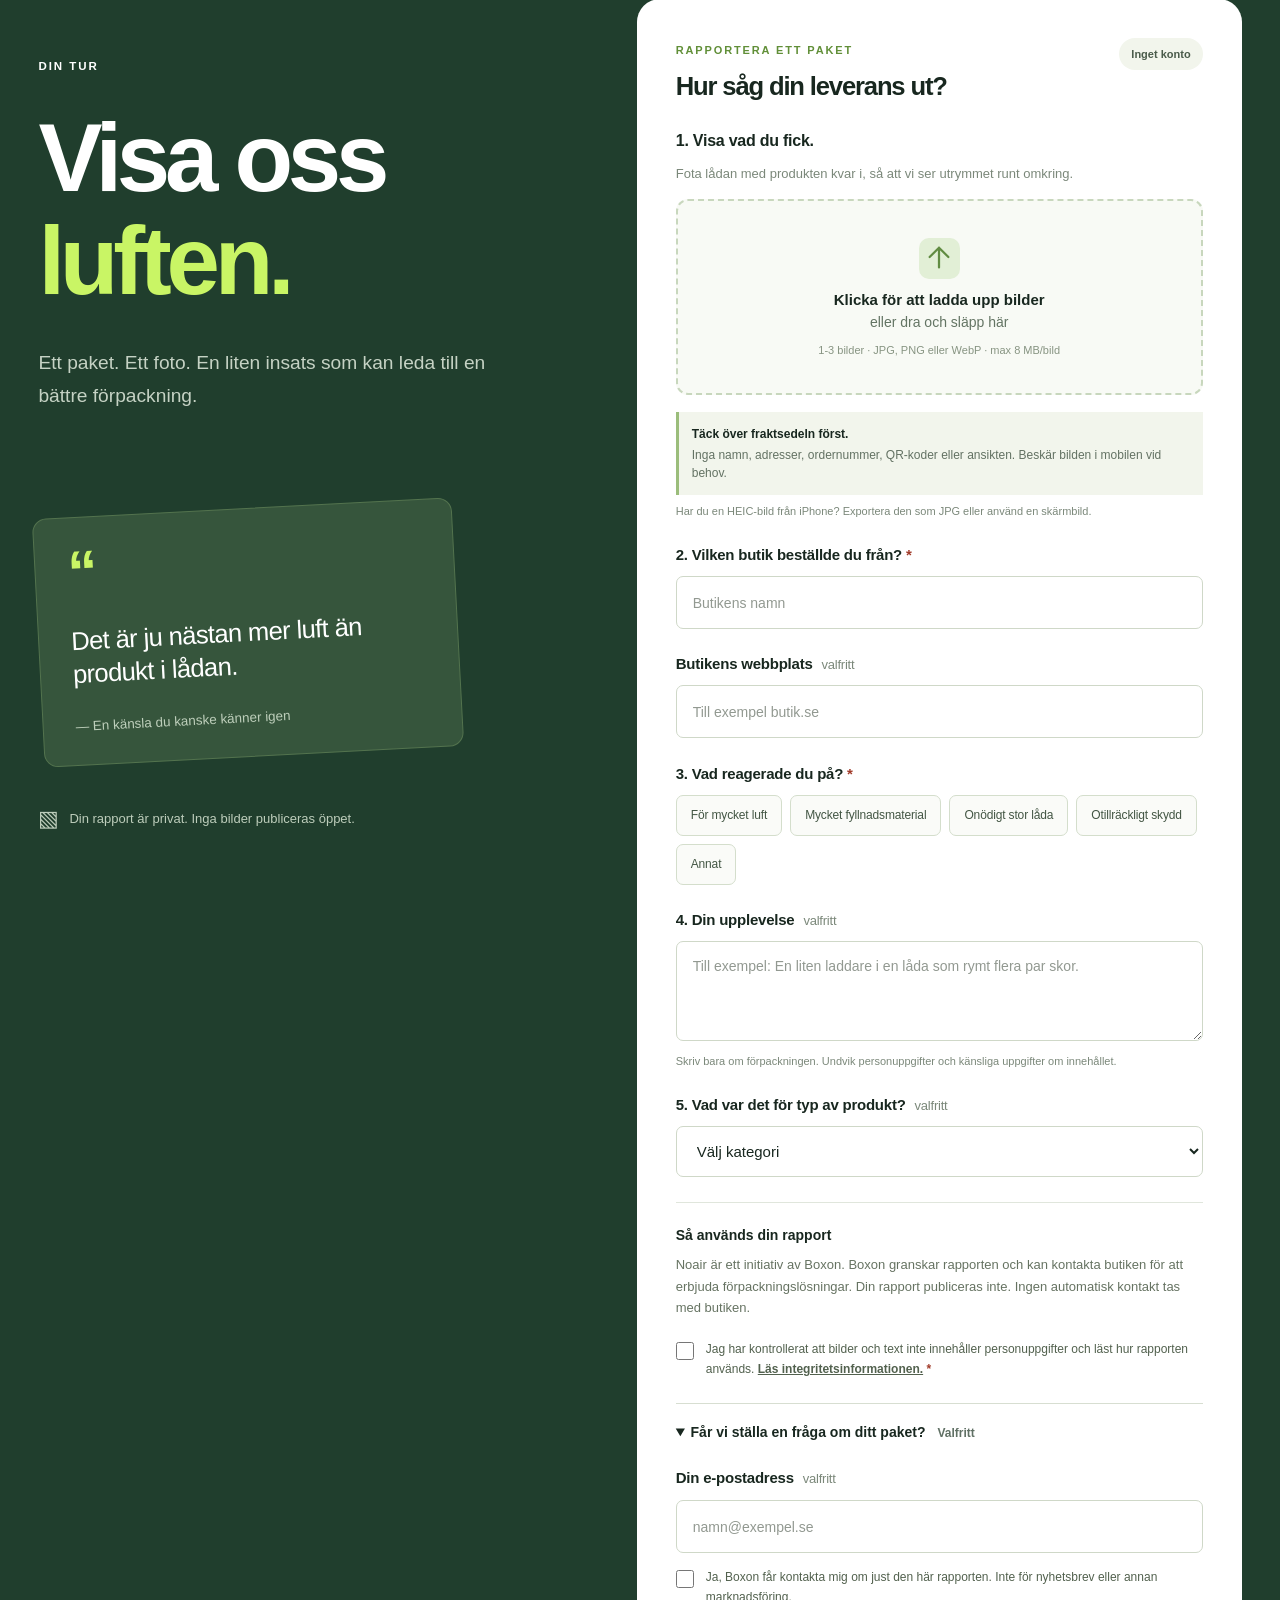
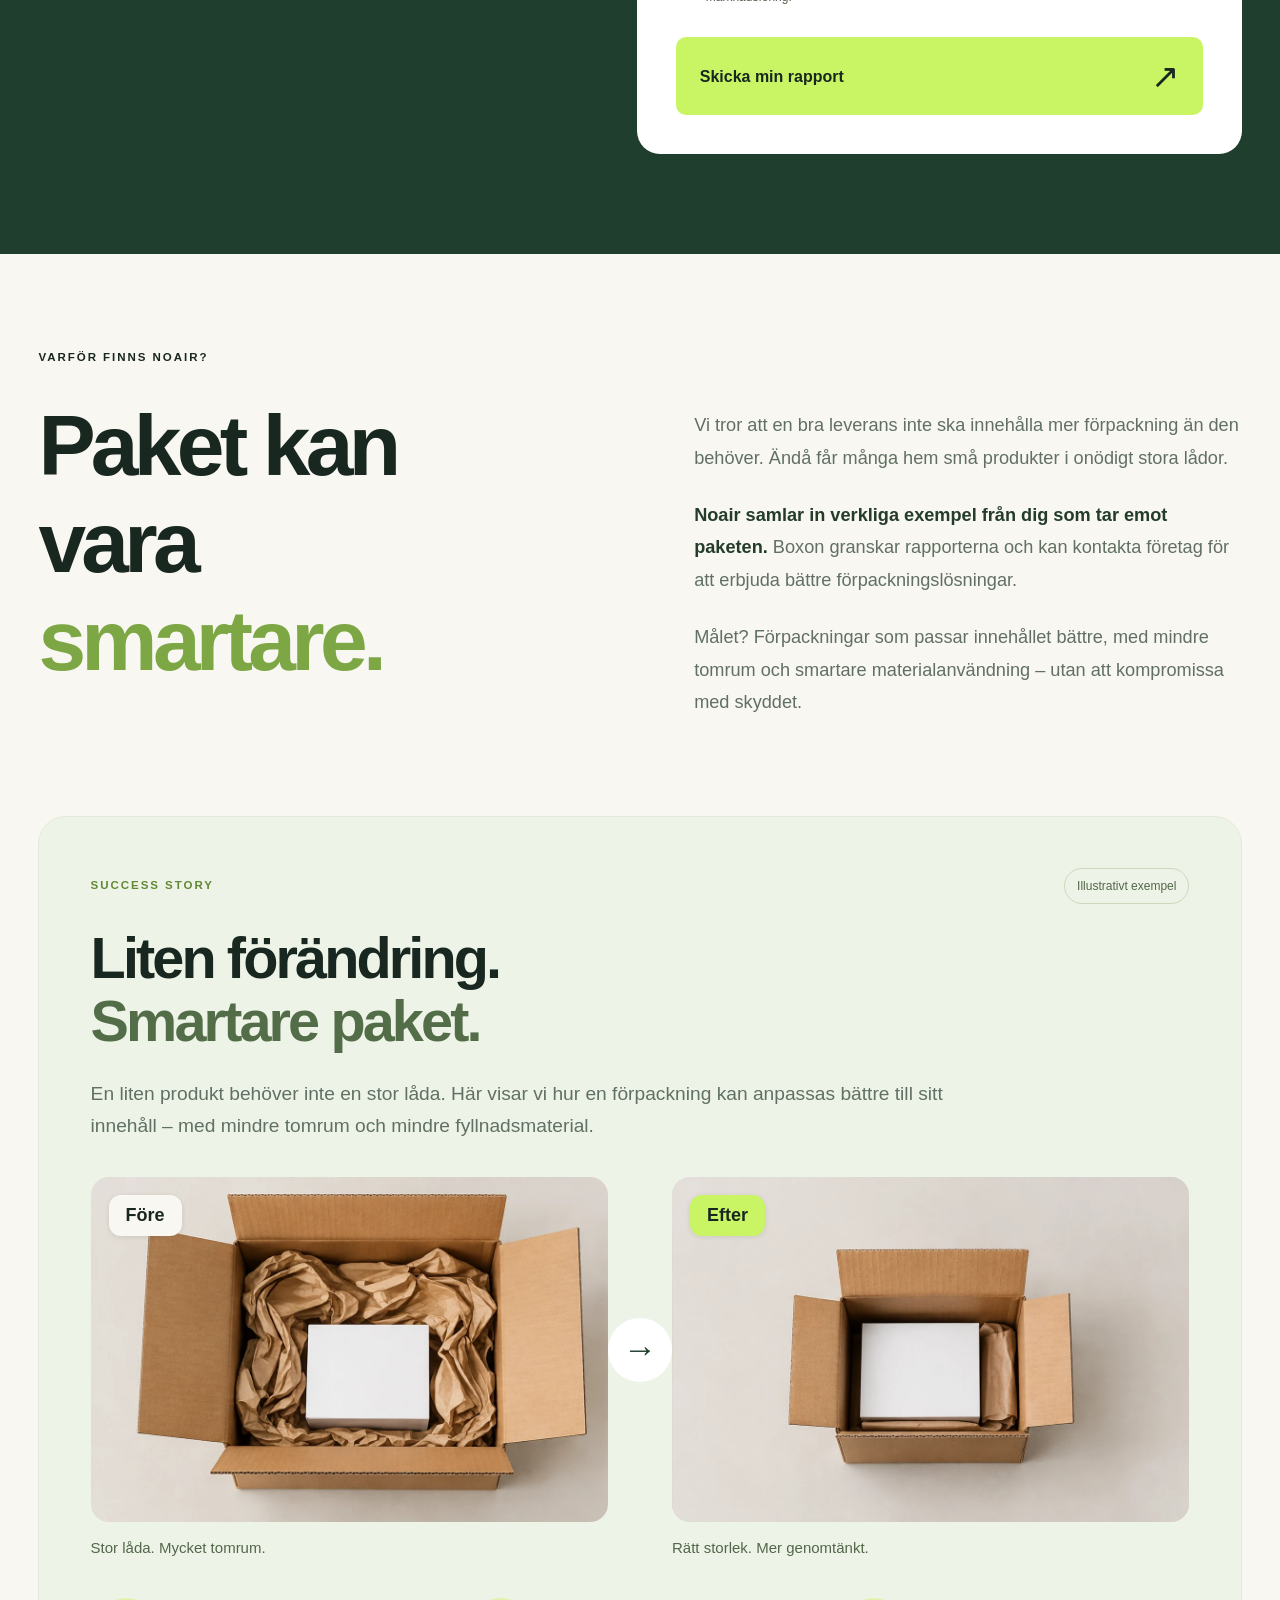
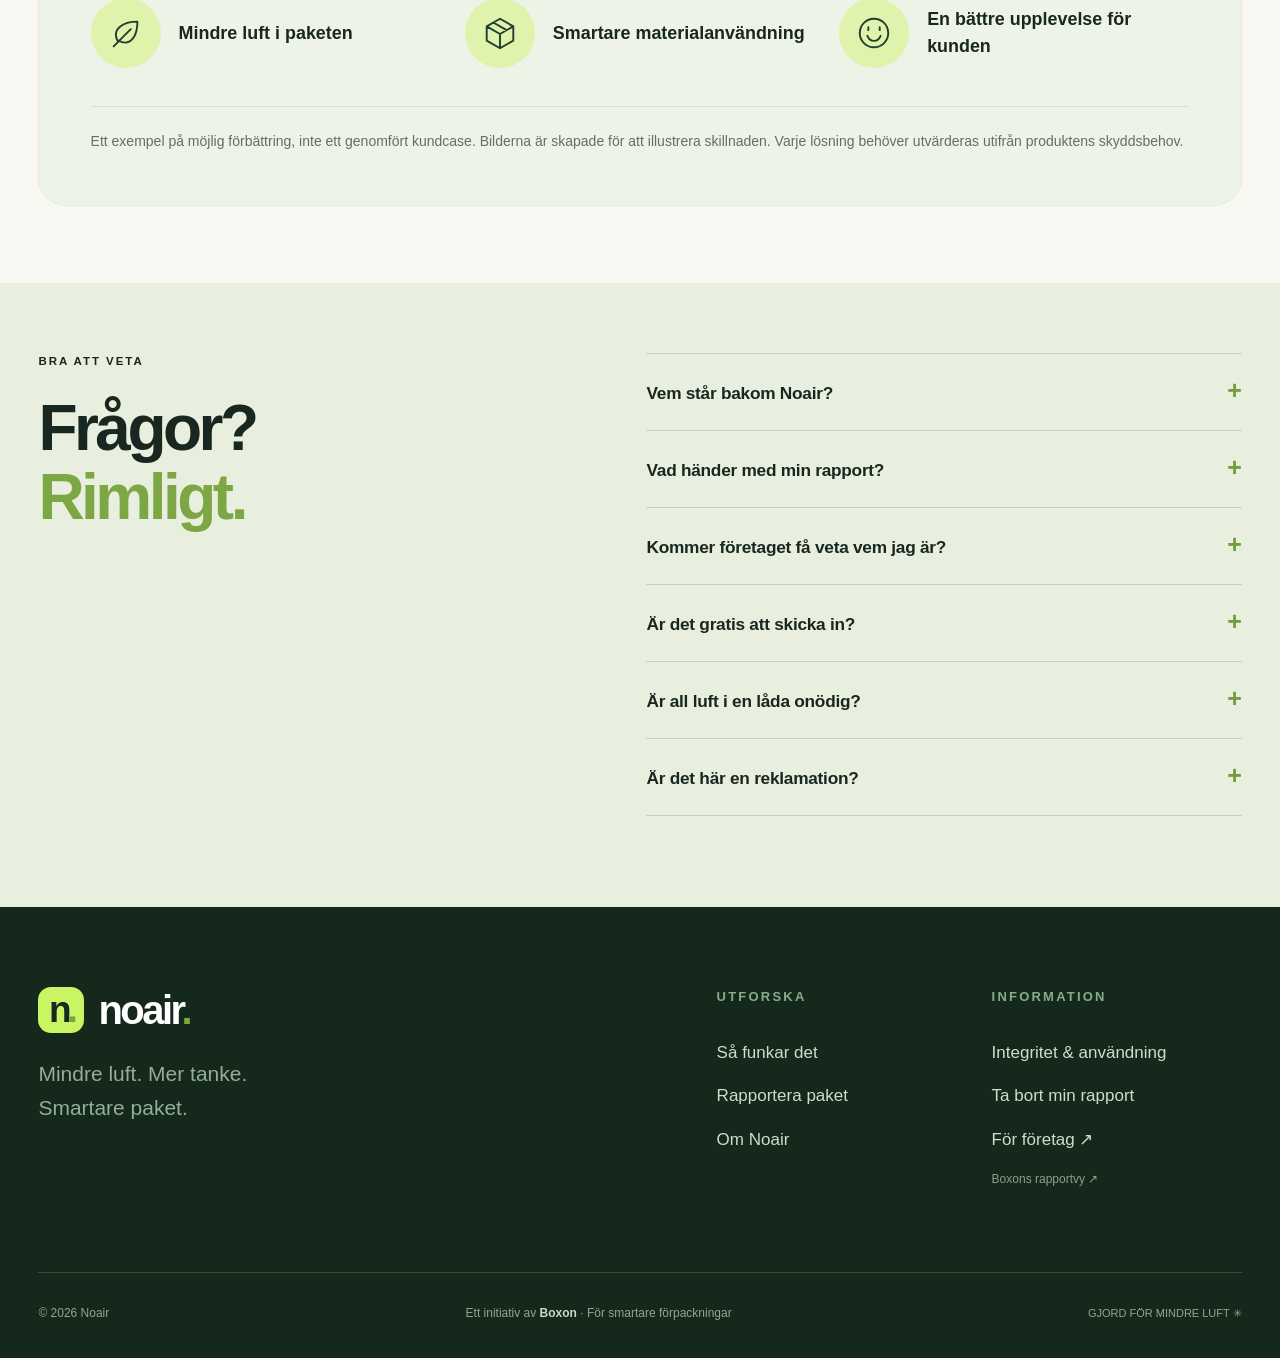
==== commit 31241318: "Correct Success spelling in navigation" ====
--- a/static/index.html
+++ b/static/index.html
@@ -18,7 +18,7 @@
 <div class="public-site">
 <header class="na-header na-container">
 <a aria-label="Noair startsida" class="na-logo" href="#"><span aria-hidden="true" class="na-logo-icon">n<span>.</span></span><span class="na-logo-word">noair<span>.</span></span></a>
-<nav aria-label="Huvudnavigation"><a href="#sa-funkar-det">Så funkar det</a><a href="#om-noair">Om Noair</a><a href="#ett-smartare-paket">Sucess</a><a href="#fragor">Frågor</a></nav>
+<nav aria-label="Huvudnavigation"><a href="#sa-funkar-det">Så funkar det</a><a href="#om-noair">Om Noair</a><a href="#ett-smartare-paket">Success</a><a href="#fragor">Frågor</a></nav>
 <button class="button dark small na-nav-cta" data-open-report="" type="button">Visa ditt paket <span aria-hidden="true">↗</span></button>
 </header>
 <main id="main">
